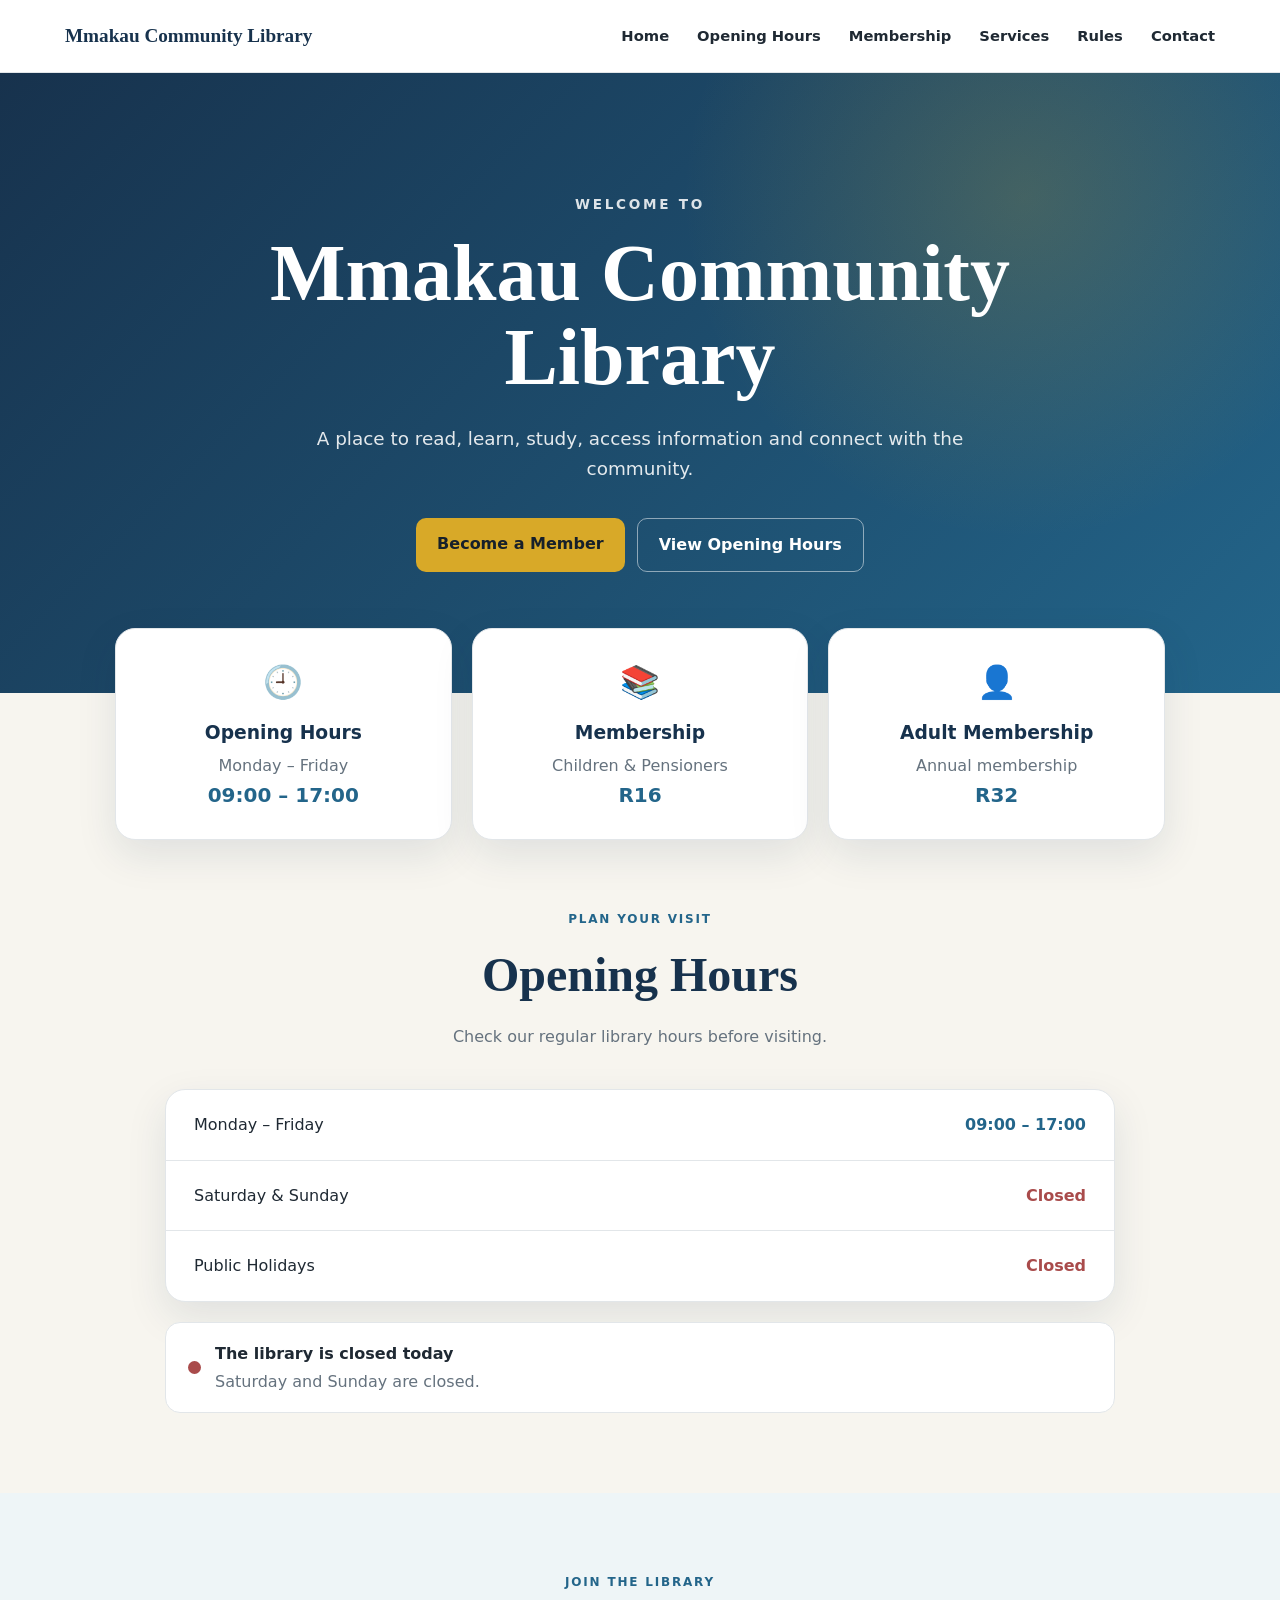
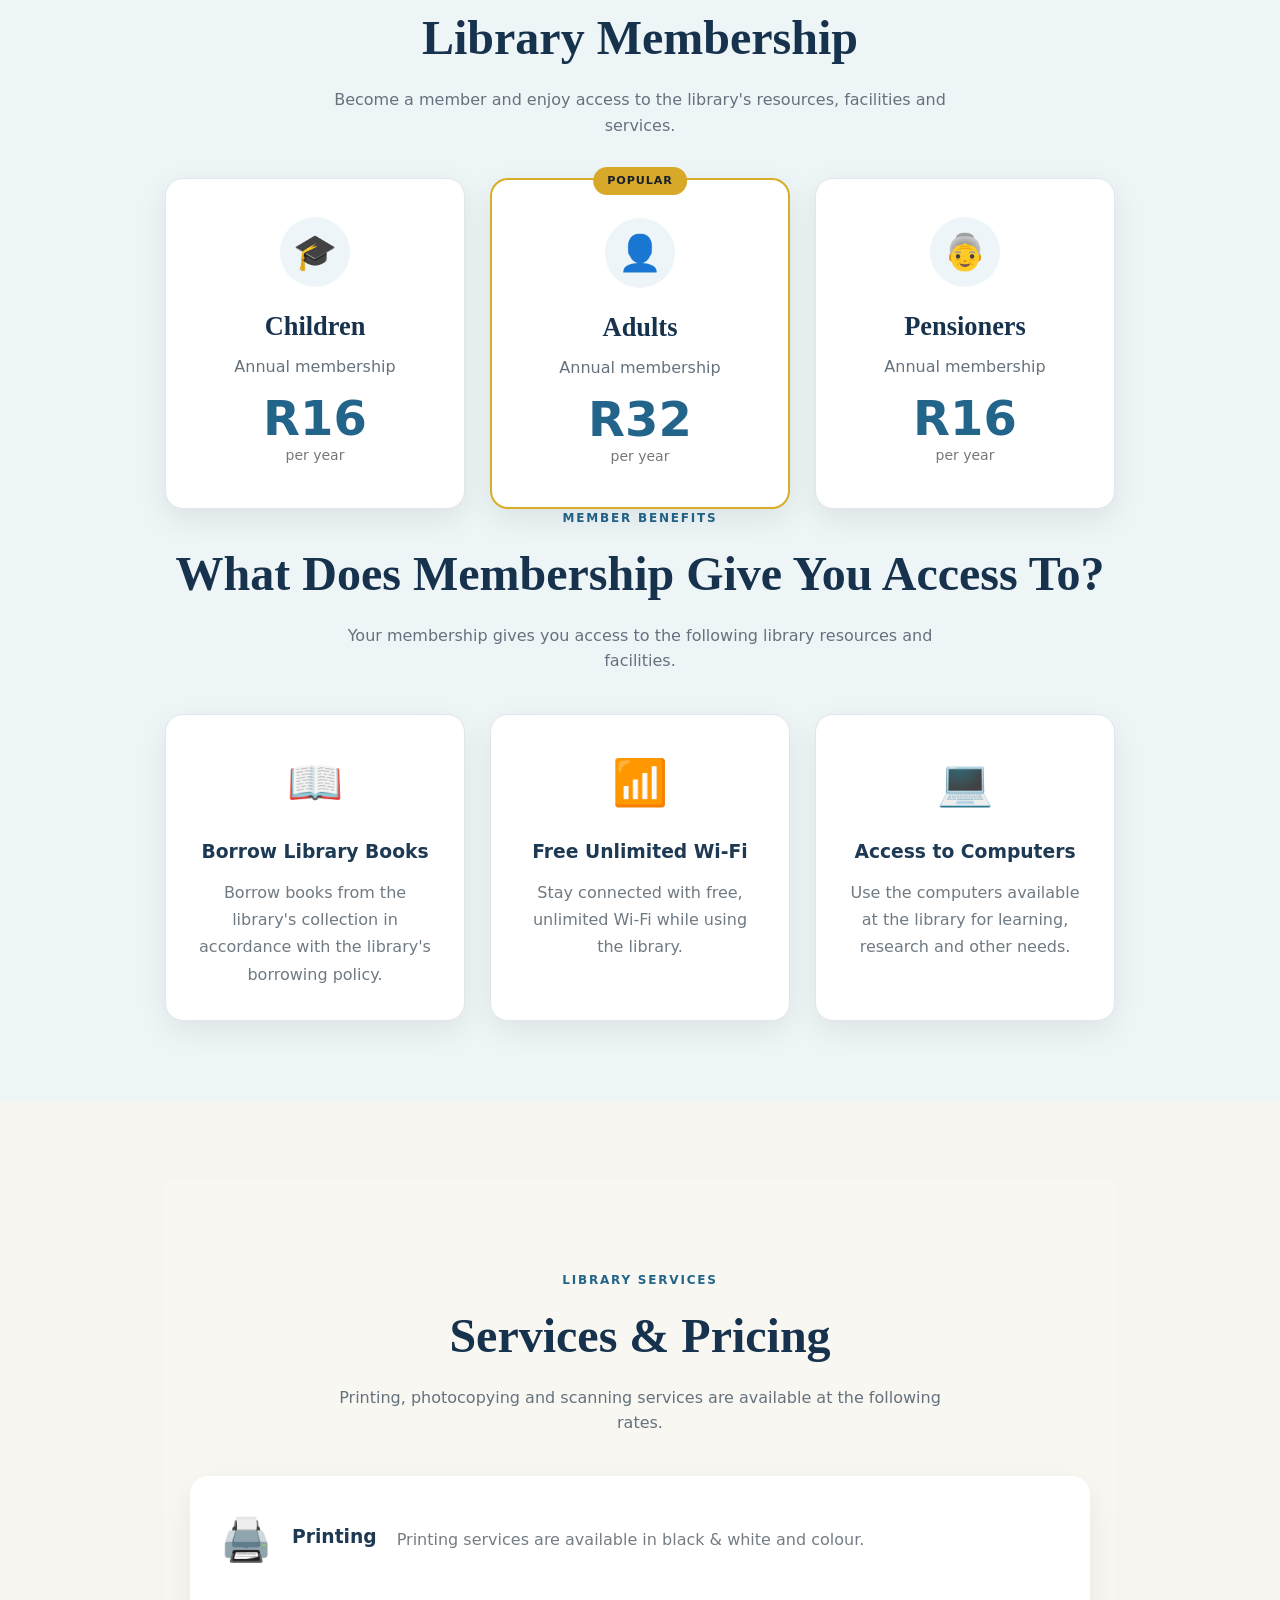
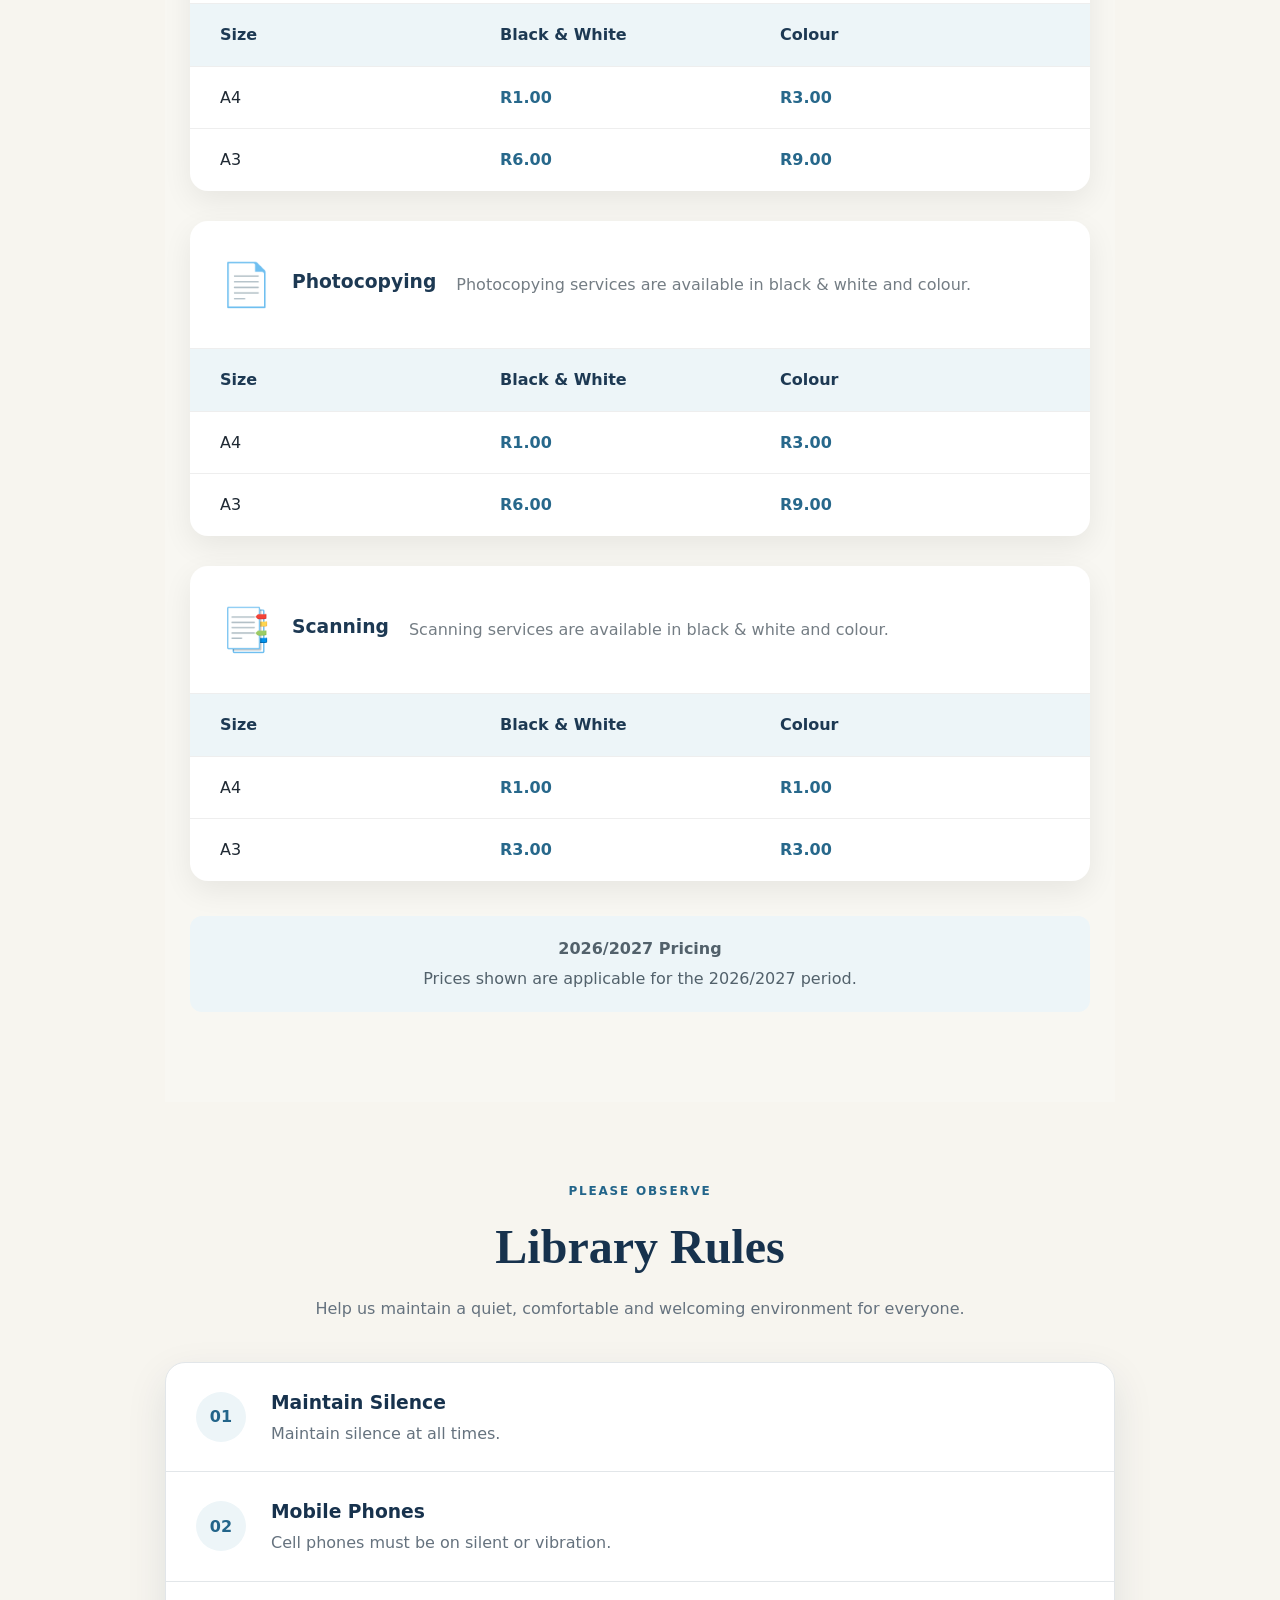
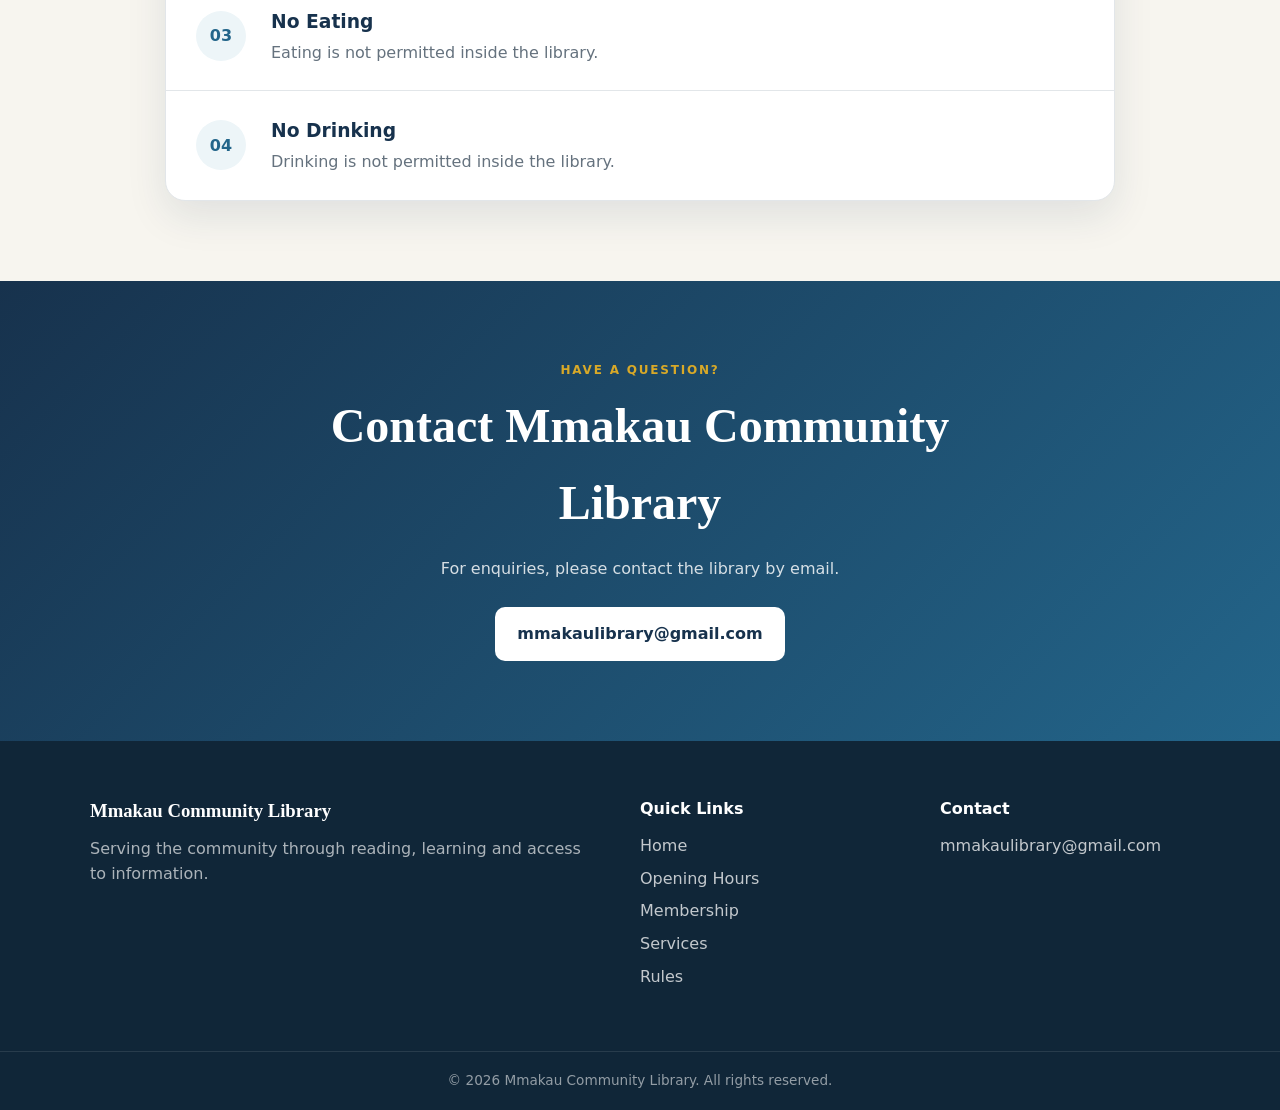
==== index.html @ ccc02110 "Update index.html" ====
<!DOCTYPE html>
<html lang="en">

<head>

    <meta charset="UTF-8">

    <meta
        name="viewport"
        content="width=device-width, initial-scale=1.0"
    >

    <meta
        name="description"
        content="Mmakau Community Library - Opening hours, membership, library services, rules and contact information."
    >

    <title>Mmakau Community Library</title>

    <link
        rel="stylesheet"
        href="styles.css"
    >

</head>


<body>


    <!-- =========================
         NAVIGATION
    ========================== -->

    <nav class="navbar">

        <div class="nav-container">

            <a
                href="#home"
                class="nav-logo"
            >
                Mmakau Community Library
            </a>


            <button
                class="menu-button"
                id="menuButton"
                aria-label="Open navigation menu"
                aria-expanded="false"
            >
                ☰
            </button>


            <div
                class="nav-links"
                id="navLinks"
            >

                <a href="#home">
                    Home
                </a>

                <a href="#hours">
                    Opening Hours
                </a>

                <a href="#membership">
                    Membership
                </a>

                <a href="#services">
                    Services
                </a>

                <a href="#rules">
                    Rules
                </a>

                <a href="#contact">
                    Contact
                </a>

            </div>

        </div>

    </nav>



    <!-- =========================
         HERO / HOME
    ========================== -->

    <main>

        <section
            id="home"
            class="hero"
        >

            <div class="hero-content">

                <p class="small-heading">
                    WELCOME TO
                </p>


                <h1>
                    Mmakau Community Library
                </h1>


                <p class="hero-description">

                    A place to read, learn, study,
                    access information and connect
                    with the community.

                </p>


                <div class="hero-buttons">

                    <a
                        href="#membership"
                        class="button primary-button"
                    >
                        Become a Member
                    </a>


                    <a
                        href="#hours"
                        class="button secondary-button"
                    >
                        View Opening Hours
                    </a>

                </div>

            </div>

        </section>



        <!-- =========================
             QUICK INFORMATION
        ========================== -->

        <section class="quick-info">

            <div class="info-card">

                <div class="info-icon">
                    🕘
                </div>

                <h3>
                    Opening Hours
                </h3>

                <p>
                    Monday – Friday
                </p>

                <strong>
                    09:00 – 17:00
                </strong>

            </div>


            <div class="info-card">

                <div class="info-icon">
                    📚
                </div>

                <h3>
                    Membership
                </h3>

                <p>
                    Children & Pensioners
                </p>

                <strong>
                    R16
                </strong>

            </div>


            <div class="info-card">

                <div class="info-icon">
                    👤
                </div>

                <h3>
                    Adult Membership
                </h3>

                <p>
                    Annual membership
                </p>

                <strong>
                    R32
                </strong>

            </div>

        </section>



        <!-- =========================
             OPENING HOURS
        ========================== -->

        <section
            id="hours"
            class="section"
        >

            <div class="section-heading">

                <p class="section-label">
                    PLAN YOUR VISIT
                </p>

                <h2>
                    Opening Hours
                </h2>

                <p>
                    Check our regular library hours
                    before visiting.
                </p>

            </div>


            <div class="hours-container">


                <div class="hours-row">

                    <span>
                        Monday – Friday
                    </span>

                    <strong>
                        09:00 – 17:00
                    </strong>

                </div>


                <div class="hours-row closed">

                    <span>
                        Saturday & Sunday
                    </span>

                    <strong>
                        Closed
                    </strong>

                </div>


                <div class="hours-row closed">

                    <span>
                        Public Holidays
                    </span>

                    <strong>
                        Closed
                    </strong>

                </div>

            </div>


            <div
                id="libraryStatus"
                class="library-status"
            >

                <span
                    id="statusDot"
                    class="status-dot"
                ></span>

                <div>

                    <strong id="statusTitle">
                        Checking library status...
                    </strong>

                    <p id="statusMessage">
                        Please wait.
                    </p>

                </div>

            </div>

        </section>



        <!-- =========================
             MEMBERSHIP
        ========================== -->

        <section
            id="membership"
            class="section light-section"
        >

            <div class="section-heading">

                <p class="section-label">
                    JOIN THE LIBRARY
                </p>

                <h2>
                    Library Membership
                </h2>

                <p>
                    Become a member and enjoy access
                    to the library's resources,
                    facilities and services.
                </p>

            </div>


            <!-- MEMBERSHIP FEES -->

            <div class="membership-cards">


                <div class="membership-card">

                    <div class="membership-icon">
                        🎓
                    </div>

                    <h3>
                        Children
                    </h3>

                    <p>
                        Annual membership
                    </p>

                    <div class="price">
                        R16
                    </div>

                    <span>
                        per year
                    </span>

                </div>



                <div class="membership-card featured">

                    <div class="membership-icon">
                        👤
                    </div>

                    <h3>
                        Adults
                    </h3>

                    <p>
                        Annual membership
                    </p>

                    <div class="price">
                        R32
                    </div>

                    <span>
                        per year
                    </span>

                </div>



                <div class="membership-card">

                    <div class="membership-icon">
                        👵
                    </div>

                    <h3>
                        Pensioners
                    </h3>

                    <p>
                        Annual membership
                    </p>

                    <div class="price">
                        R16
                    </div>

                    <span>
                        per year
                    </span>

                </div>

            </div>



            <!-- MEMBERSHIP ACCESS -->

            <div class="membership-access">

                <div class="section-heading">

                    <p class="section-label">
                        MEMBER BENEFITS
                    </p>

                    <h2>
                        What Does Membership Give You Access To?
                    </h2>

                    <p>
                        Your membership gives you access
                        to the following library resources
                        and facilities.
                    </p>

                </div>


                <div class="benefits-grid">


                    <div class="benefit-card">

                        <div class="benefit-icon">
                            📖
                        </div>

                        <h3>
                            Borrow Library Books
                        </h3>

                        <p>
                            Borrow books from the library's
                            collection in accordance with
                            the library's borrowing policy.
                        </p>

                    </div>



                    <div class="benefit-card">

                        <div class="benefit-icon">
                            📶
                        </div>

                        <h3>
                            Free Unlimited Wi-Fi
                        </h3>

                        <p>
                            Stay connected with free,
                            unlimited Wi-Fi while using
                            the library.
                        </p>

                    </div>



                    <div class="benefit-card">

                        <div class="benefit-icon">
                            💻
                        </div>

                        <h3>
                            Access to Computers
                        </h3>

                        <p>
                            Use the computers available
                            at the library for learning,
                            research and other needs.
                        </p>

                    </div>

                </div>

            </div>

        </section>



        <!-- =========================
             LIBRARY SERVICES
        ========================== -->

        <section
            id="services"
            class="section services-section"
        >

            <div class="section-heading">

                <p class="section-label">
                    LIBRARY SERVICES
                </p>

                <h2>
                    Services & Pricing
                </h2>

                <p>
                    Printing, photocopying and scanning
                    services are available at the
                    following rates.
                </p>

            </div>



            <!-- =========================
                 PRINTING
            ========================== -->

            <div class="service-container">

                <div class="service-header">

                    <div class="service-icon">
                        🖨️
                    </div>

                        <h3>
                            Printing
                        </h3>

                        <p>
                            Printing services are available
                            in black & white and colour.
                        </p>

                    </div>


                <div class="pricing-table">

                    <div class="pricing-row pricing-heading">

                        <span>
                            Size
                        </span>

                        <span>
                            Black & White
                        </span>

                        <span>
                            Colour
                        </span>

                    </div>


                    <div class="pricing-row">

                        <span>
                            A4
                        </span>

                        <strong>
                            R1.00
                        </strong>

                        <strong>
                            R3.00
                        </strong>

                    </div>


                    <div class="pricing-row">

                        <span>
                            A3
                        </span>

                        <strong>
                            R6.00
                        </strong>

                        <strong>
                            R9.00
                        </strong>

                    </div>

                </div>

            </div>



            <!-- =========================
                 PHOTOCOPYING
            ========================== -->

            <div class="service-container">

                <div class="service-header">

                    <div class="service-icon">
                        📄
                    </div>

                        <h3>
                            Photocopying
                        </h3>

                        <p>
                            Photocopying services are available
                            in black & white and colour.
                        </p>

                    </div>


                <div class="pricing-table">

                    <div class="pricing-row pricing-heading">

                        <span>
                            Size
                        </span>

                        <span>
                            Black & White
                        </span>

                        <span>
                            Colour
                        </span>

                    </div>


                    <div class="pricing-row">

                        <span>
                            A4
                        </span>

                        <strong>
                            R1.00
                        </strong>

                        <strong>
                            R3.00
                        </strong>

                    </div>


                    <div class="pricing-row">

                        <span>
                            A3
                        </span>

                        <strong>
                            R6.00
                        </strong>

                        <strong>
                            R9.00
                        </strong>

                    </div>

                </div>

            </div>



            <!-- =========================
                 SCANNING
            ========================== -->

            <div class="service-container">

                <div class="service-header">

                    <div class="service-icon">
                        📑
                    </div>

                        <h3>
                            Scanning
                        </h3>

                        <p>
                            Scanning services are available
                            in black & white and colour.
                        </p>

                    </div>


                <div class="pricing-table">

                    <div class="pricing-row pricing-heading">

                        <span>
                            Size
                        </span>

                        <span>
                            Black & White
                        </span>

                        <span>
                            Colour
                        </span>

                    </div>


                    <div class="pricing-row">

                        <span>
                            A4
                        </span>

                        <strong>
                            R1.00
                        </strong>

                        <strong>
                            R1.00
                        </strong>

                    </div>


                    <div class="pricing-row">

                        <span>
                            A3
                        </span>

                        <strong>
                            R3.00
                        </strong>

                        <strong>
                            R3.00
                        </strong>

                    </div>

                </div>

            </div>



            <!-- PRICING NOTE -->

            <div class="pricing-note">

                <strong>
                    2026/2027 Pricing
                </strong>

                <p>
                    Prices shown are applicable for
                    the 2026/2027 period.
                </p>

            </div>

        </section>



        <!-- =========================
             LIBRARY RULES
        ========================== -->

        <section
            id="rules"
            class="section"
        >

            <div class="section-heading">

                <p class="section-label">
                    PLEASE OBSERVE
                </p>

                <h2>
                    Library Rules
                </h2>

                <p>
                    Help us maintain a quiet,
                    comfortable and welcoming
                    environment for everyone.
                </p>

            </div>


            <div class="rules-list">


                <div class="rule">

                    <div class="rule-number">
                        01
                    </div>

                    <div>

                        <h3>
                            Maintain Silence
                        </h3>

                        <p>
                            Maintain silence at all times.
                        </p>

                    </div>

                </div>



                <div class="rule">

                    <div class="rule-number">
                        02
                    </div>

                    <div>

                        <h3>
                            Mobile Phones
                        </h3>

                        <p>
                            Cell phones must be on
                            silent or vibration.
                        </p>

                    </div>

                </div>



                <div class="rule">

                    <div class="rule-number">
                        03
                    </div>

                    <div>

                        <h3>
                            No Eating
                        </h3>

                        <p>
                            Eating is not permitted
                            inside the library.
                        </p>

                    </div>

                </div>



                <div class="rule">

                    <div class="rule-number">
                        04
                    </div>

                    <div>

                        <h3>
                            No Drinking
                        </h3>

                        <p>
                            Drinking is not permitted
                            inside the library.
                        </p>

                    </div>

                </div>

            </div>

        </section>



        <!-- =========================
             CONTACT
        ========================== -->

        <section
            id="contact"
            class="contact-section"
        >

            <div class="contact-content">

                <p class="section-label">
                    HAVE A QUESTION?
                </p>

                <h2>
                    Contact Mmakau Community Library
                </h2>

                <p>
                    For enquiries, please contact
                    the library by email.
                </p>


                <a
                    href="mailto:mmakaulibrary@gmail.com"
                    class="email-button"
                >
                    mmakaulibrary@gmail.com
                </a>

            </div>

        </section>

    </main>



    <!-- =========================
         FOOTER
    ========================== -->

    <footer>

        <div class="footer-container">


            <!-- LIBRARY -->

            <div>

                <h3>
                    Mmakau Community Library
                </h3>

                <p>
                    Serving the community through
                    reading, learning and access
                    to information.
                </p>

            </div>



            <!-- QUICK LINKS -->

            <div>

                <h4>
                    Quick Links
                </h4>


                <a href="#home">
                    Home
                </a>


                <a href="#hours">
                    Opening Hours
                </a>


                <a href="#membership">
                    Membership
                </a>


                <a href="#services">
                    Services
                </a>


                <a href="#rules">
                    Rules
                </a>

            </div>



            <!-- CONTACT -->

            <div>

                <h4>
                    Contact
                </h4>


                <a
                    href="mailto:mmakaulibrary@gmail.com"
                >
                    mmakaulibrary@gmail.com
                </a>

            </div>

        </div>



        <!-- FOOTER BOTTOM -->

        <div class="footer-bottom">

            <p>

                ©
                <span id="year"></span>

                Mmakau Community Library.

                All rights reserved.

            </p>

        </div>

    </footer>



    <!-- =========================
         JAVASCRIPT
    ========================== -->

    <script src="script.js"></script>

</body>

</html>
---- styles.css ----
/* =========================================
   GENERAL
========================================= */
:root {
    --navy: #17324d;
    --blue: #23658a;
    --light-blue: #edf5f8;
    --gold: #d8a928;
    --red: #a94b4b;
    --green: #2e8b57;
    --cream: #f7f5ef;
    --white: #ffffff;
    --text: #1f2933;
    --muted: #65727e;
    --border: #e2e6e9;
    --shadow:
        0 15px 40px rgba(23, 50, 77, 0.10);
}

* {
    margin: 0;
    padding: 0;
    box-sizing: border-box;
}

html {
    scroll-behavior: smooth;
}

body {
    font-family:
        Inter,
        system-ui,
        -apple-system,
        BlinkMacSystemFont,
        "Segoe UI",
        sans-serif;
    background: var(--cream);
    color: var(--text);
    line-height: 1.6;
}

a {
    text-decoration: none;
    color: inherit;
}

.container {
    width: min(
        1100px,
        calc(100% - 40px)
    );
    margin: auto;
}

/* =========================================
   NAVIGATION
========================================= */
.navbar {
    position: sticky;
    top: 0;
    z-index: 1000;
    background: rgba(
        255,
        255,
        255,
        0.96
    );
    backdrop-filter: blur(10px);
    border-bottom:
        1px solid var(--border);
}

.nav-container {
    width: min(
        1150px,
        calc(100% - 40px)
    );
    margin: auto;
    min-height: 72px;
    display: flex;
    align-items: center;
    justify-content: space-between;
}


.nav-logo {
    font-family:
        Georgia,
        "Times New Roman",
        serif;
    font-size: 1.2rem;
    font-weight: bold;
    color: var(--navy);
}

.nav-links {
    display: flex;
    align-items: center;
    gap: 28px;
}

.nav-links a {
    font-size: 0.92rem;
    font-weight: 650;
    color: var(--text);
    transition: 0.2s ease;
}

.nav-links a:hover {
    color: var(--blue);
}

.menu-button {
    display: none;
    border: none;
    background: none;
    font-size: 1.7rem;
    cursor: pointer;
    color: var(--navy);
}

/* =========================================
   HERO
========================================= */

.hero {
    min-height: 620px;
    display: flex;
    align-items: center;
    justify-content: center;
    text-align: center;
    padding:
        80px
        20px;
    background:
        radial-gradient(
            circle at 80% 20%,
            rgba(
                216,
                169,
                40,
                0.20
            ),
            transparent 30%
        ),
        linear-gradient(
            135deg,
            #17324d,
            #23658a
        );
    color: var(--white);
}

.hero-content {
    max-width: 850px;
}

.small-heading {
    font-size: 0.85rem;
    font-weight: 800;
    letter-spacing: 0.2em;
    margin-bottom: 15px;
    opacity: 0.85;
}

.hero h1 {
    font-family:
        Georgia,
        "Times New Roman",
        serif;
    font-size:
        clamp(
            2.4rem,
            7vw,
            5rem
        );
    line-height: 1.05;
    margin-bottom: 25px;
}

.hero-description {
    max-width: 650px;
    margin:
        0
        auto
        35px;
    font-size: 1.15rem;
    color:
        rgba(
            255,
            255,
            255,
            0.88
        );
}

.hero-buttons {
    display: flex;
    justify-content: center;
    flex-wrap: wrap;
    gap: 12px;
}

.button {
    padding:
        13px
        21px;
    border-radius: 10px;
    font-weight: 750;
    transition:
        transform
        0.2s ease,
        background
        0.2s ease;
}

.button:hover {
    transform: translateY(-2px);
}

.primary-button {
    background: var(--gold);
    color: #17202a;
}

.secondary-button {
    border:
        1px solid
        rgba(
            255,
            255,
            255,
            0.5
        );
    color: white;
}


/* =========================================
   QUICK INFO
========================================= */
.quick-info {
    width: min(
        1050px,
        calc(100% - 40px)
    );

    margin:
        -65px
        auto
        70px;
    position: relative;
    display: grid;
    grid-template-columns:
        repeat(
            3,
            1fr
        );
    gap: 20px;
}

.info-card {
    background: white;
    border:
        1px solid
        var(--border);
    border-radius: 20px;
    padding: 28px;
    text-align: center;
    box-shadow: var(--shadow);
}

.info-icon {
    font-size: 2rem;
    margin-bottom: 10px;
}

.info-card h3 {
    color: var(--navy);
    margin-bottom: 5px;
}

.info-card p {
    color: var(--muted);
}

.info-card strong {
    display: block;
    color: var(--blue);
    font-size: 1.25rem;
}


/* =========================================
   SECTIONS
========================================= */

.section {
    width: min(
        950px,
        calc(100% - 40px)
    );
    margin:
        0
        auto
        80px;
}

.light-section {
    width: 100%;
    padding:
        80px
        max(
            20px,
            calc(
                (100vw - 950px) / 2
            )
        );
    background: #eef5f7;
}

.section-heading {
    text-align: center;
    margin-bottom: 40px;
}

.section-label {
    font-size: 0.75rem;
    font-weight: 800;
    letter-spacing: 0.15em;
    color: var(--blue);
    margin-bottom: 8px;
}


.section-heading h2 {
    font-family:
        Georgia,
        "Times New Roman",
        serif;
    color: var(--navy);
    font-size:
        clamp(
            2rem,
            5vw,
            3rem
        );
    margin-bottom: 10px;
}

.section-heading > p:last-child {
    max-width: 650px;
    margin: auto;
    color: var(--muted);
}


/* =========================================
   OPENING HOURS
========================================= */

.hours-container {
    background: white;
    border:
        1px solid
        var(--border);
    border-radius: 20px;
    overflow: hidden;
    box-shadow: var(--shadow);
}


.hours-row {
    display: flex;
    align-items: center;
    justify-content: space-between;
    gap: 20px;
    padding: 22px 28px;
    border-bottom:
        1px solid
        var(--border);
}


.hours-row:last-child {
    border-bottom: none;
}


.hours-row strong {
    color: var(--blue);
}

.hours-row.closed strong {
    color: var(--red);
}

.library-status {
    margin-top: 20px;
    padding: 18px 22px;
    background: white;
    border:
        1px solid
        var(--border);
    border-radius: 15px;
    display: flex;
    align-items: center;
    gap: 14px;
}

.status-dot {
    width: 13px;
    height: 13px;
    border-radius: 50%;
    background: #888;
    flex-shrink: 0;
}

.library-status p {
    color: var(--muted);
    margin-top: 2px;

}


/* =========================================
   MEMBERSHIP
========================================= */
.membership-cards {
    display: grid;
    grid-template-columns:
        repeat(
            3,
            1fr
        );
    gap: 25px;
    max-width: 1050px;
    margin: auto;
}

.membership-card {
    position: relative;
    background: white;
    border:
        1px solid
        var(--border);
    border-radius: 22px;
    padding: 35px;
    text-align: center;
    box-shadow: var(--shadow);
    transition:
        transform
        0.2s ease;
}

.membership-card:hover {
    transform:
        translateY(-5px);
}

.membership-card.featured {
    border:
        2px solid
        var(--gold);
}

.membership-icon {
    width: 70px;
    height: 70px;
    margin:
        0
        auto
        18px;
    display: grid;
    place-items: center;
    border-radius: 50%;
    background: var(--light-blue);
    font-size: 2.2rem;
}


.membership-card h3 {
    font-family:
        Georgia,
        "Times New Roman",
        serif;
    font-size: 1.65rem;
    color: var(--navy);
    margin-bottom: 6px;
}

.membership-card p {
    color: var(--muted);
    margin-bottom: 14px;
}


.price {
    margin-top: 15px;
    font-size: 3rem;
    line-height: 1;
    font-weight: 800;
    color: var(--blue);
}

.membership-card > span {
    color: var(--muted);
    font-size: 0.9rem;
}


/* =========================================
   RULES
========================================= */
.rules-list {
    background: white;
    border:
        1px solid
        var(--border);
    border-radius: 20px;
    overflow: hidden;
    box-shadow: var(--shadow);
}

.rule {
    display: flex;
    align-items: center;
    gap: 25px;
    padding: 25px 30px;
    border-bottom:
        1px solid
        var(--border);
}

.rule:last-child {
    border-bottom: none;
}

.rule-number {
    min-width: 50px;
    height: 50px;
    display: grid;
    place-items: center;
    border-radius: 50%;
    background: var(--light-blue);
    color: var(--blue);
    font-weight: 800;
}

.rule h3 {

    color: var(--navy);

    margin-bottom: 3px;

}


.rule p {

    color: var(--muted);

}


/* =========================================
   CONTACT
========================================= */

.contact-section {
    padding:
        80px
        20px;
    background:
        linear-gradient(
            135deg,
            #17324d,
            #23658a
        );
    color: white;
    text-align: center;
}

.contact-content {
    max-width: 700px;
    margin: auto;
}

.contact-content .section-label {
    color: var(--gold);
}

.contact-content h2 {
    font-family:
        Georgia,
        "Times New Roman",
        serif;
    font-size:
        clamp(
            2rem,
            5vw,
            3rem
        );
    margin-bottom: 15px;
}

.contact-content p:not(.section-label) {
    color:
        rgba(
            255,
            255,
            255,
            0.82
        );
    margin-bottom: 25px;
}

.email-button {
    display: inline-block;
    padding:
        14px
        22px;
    background: white;
    color: var(--navy);
    border-radius: 10px;
    font-weight: 800;
    overflow-wrap: anywhere;
}

/* =========================================
   FOOTER
========================================= */

footer {
    background: #102638;
    color: white;
}

.footer-container {
    width: min(
        1100px,
        calc(100% - 40px)
    );
    margin: auto;
    padding:
        55px
        0;
    display: grid;
    grid-template-columns:
        2fr
        1fr
        1fr;
    gap: 50px;
}

.footer-container h3 {
    font-family:
        Georgia,
        "Times New Roman",
        serif;
    margin-bottom: 10px;
}

.footer-container h4 {
    margin-bottom: 12px;
}

.footer-container p {
    color:
        rgba(
            255,
            255,
            255,
            0.65
        );
}


.footer-container a {
    display: block;
    color:
        rgba(
            255,
            255,
            255,
            0.75
        );
    margin-bottom: 7px;
}

.footer-container a:hover {
    color: white;
}

.footer-bottom {
    padding:
        18px
        20px;
    text-align: center;
    border-top:
        1px solid
        rgba(
            255,
            255,
            255,
            0.1
        );
    color:
        rgba(
            255,
            255,
            255,
            0.55
        );
    font-size: 0.85rem;
}

/* =========================================
   MOBILE
========================================= */

@media (
    max-width: 750px
) {
    .menu-button {
        display: block;
    }

    .nav-links {
        display: none;
        position: absolute;
        top: 72px;
        left: 0;
        right: 0;
        padding: 20px;
        background: white;
        border-bottom:
            1px solid
            var(--border);
        flex-direction: column;
        align-items: stretch;
        gap: 0;
    }

    .nav-links.active {
        display: flex;
    }

    .nav-links a {
        padding: 12px 5px;
        border-bottom:
            1px solid
            var(--border);
    }


    .quick-info {
        grid-template-columns: 1fr;
        margin-top: -40px;
    }

    .membership-cards {
        grid-template-columns: 1fr;
    }

    .footer-container {
        grid-template-columns: 1fr;
        gap: 30px;
    }

}

@media (
    max-width: 550px
) {
    .hero {
        min-height: 560px;
    }

    .hero h1 {
        font-size: 2.5rem;
    }

    .hero-buttons {
        flex-direction: column;
    }

    .button {
        width: 100%;
    }

    .hours-row {
        flex-direction: column;
        align-items: flex-start;
        gap: 5px;

    }

    .rule {
        align-items: flex-start;
        gap: 15px;
        padding: 22px;
    }

    .rule-number {
        min-width: 42px;
        width: 42px;
        height: 42px;
        font-size: 0.8rem;
    }

}

/* =========================================
   MEMBERSHIP
========================================= */

.membership-section {
    width: 100%;
    padding: 90px 20px;
    background: #eef6fa;
}

.membership-fees {
    width: min(1050px, 100%);
    margin: 45px auto 75px;
    display: grid;
    grid-template-columns:
        repeat(3, 1fr);
    gap: 25px;
}

.membership-card {
    position: relative;
    background: white;
    padding: 38px 28px;
    text-align: center;
    border:
        1px solid
        var(--border);
    border-radius: 18px;
    box-shadow:
        0 10px 30px rgba(0, 0, 0, 0.08);
    transition:
        transform 0.3s ease,
        box-shadow 0.3s ease;
}

.membership-card:hover {
    transform: translateY(-5px);
    box-shadow:
        0 15px 35px rgba(0, 0, 0, 0.12);
}

.membership-card.featured {
    border: 2px solid #d8ad28;
}

/* Small label on featured card */

.membership-card.featured::before {
    content: "POPULAR";
    position: absolute;
    top: -13px;
    left: 50%;
    transform: translateX(-50%);
    background: var(--gold);
    color: #17202a;
    padding:
        5px
        14px;
    border-radius: 20px;
    font-size: 0.7rem;
    font-weight: 800;
    letter-spacing: 0.08em;
}

.membership-price {
    font-size: 38px;
    font-weight: 700;
    color: #27688b;
}

.membership-card span {
    color: #777;
    font-size: 14px;
}


/* =========================================
   MEMBERSHIP BENEFITS
========================================= */

.membership-benefits {
    width: min(1050px, 100%);
    margin: 0 auto;
}

.membership-benefits .section-heading {
    margin-bottom: 40px;
}

.benefits-grid {
    display: grid;
    grid-template-columns:
        repeat(3, 1fr);
    gap: 25px;
    margin-top: 40px;
}

.benefit-card {
    background: white;
    padding: 32px 28px;
    border:
        1px solid
        var(--border);
    text-align: center;
    border-radius: 18px;
    box-shadow:
        0 10px 30px rgba(0, 0, 0, 0.07);
    transition:
        transform 0.25s ease,
        box-shadow 0.25s ease;
}

.benefit-icon {
    font-size: 45px;
    margin-bottom: 18px;
}

.benefit-card h3 {
    color: #1d3953;
    margin-bottom: 12px;
}

.benefit-card:hover {
    transform: translateY(-5px);
    box-shadow:
        0 18px 40px
        rgba(
            23,
            50,
            77,
            0.11
        );
}

.benefit-card p {
    color: #6f7a83;
    line-height: 1.7;
}


/* =========================================
   SERVICES
========================================= */

.services-section {
    padding: 90px 20px;
    background: #f8f7f2;
}

.service-container {
    max-width: 900px;
    margin: 30px auto;
    background: white;
    border-radius: 18px;
    overflow: hidden;
    box-shadow:
        0 10px 30px rgba(0, 0, 0, 0.07);
}

.service-header {
    display: flex;
    align-items: center;
    gap: 20px;
    padding: 30px;
    border-bottom: 1px solid #eeeeee;
}

.service-icon {
    font-size: 42px;
}

.service-header h3 {
    margin: 0 0 5px;
    color: #1d3953;
}

.service-header p {
    margin: 0;
    color: #747d84;
}


/* =========================================
   PRICING TABLE
========================================= */

.pricing-table {
    width: 100%;
}

.pricing-row {
    display: grid;
    grid-template-columns:
        1fr 1fr 1fr;
    padding: 18px 30px;
    border-bottom: 1px solid #eeeeee;
    align-items: center;
}

.pricing-row:last-child {
    border-bottom: none;
}

.pricing-heading {
    background: #edf5f8;
    font-weight: 700;
    color: #1d3953;
}

.pricing-row strong {
    color: #27688b;
}

.pricing-note {
    max-width: 900px;
    margin: 35px auto 0;
    padding: 20px 25px;
    background: #edf5f8;
    border-radius: 12px;
    text-align: center;
    color: #52616b;
}

.pricing-note p {
    margin: 5px 0 0;
}

/* =========================================
   MOBILE RESPONSIVENESS
========================================= */

@media (max-width: 768px) {

    .membership-cards {
        grid-template-columns: 1fr;
    }

    .pricing-row {
        grid-template-columns:
            1fr 1fr 1fr;

        padding: 15px;

        font-size: 14px;
    }

    .service-header {
        padding: 25px 20px;
    }

    .service-icon {
        font-size: 32px;
    }

}
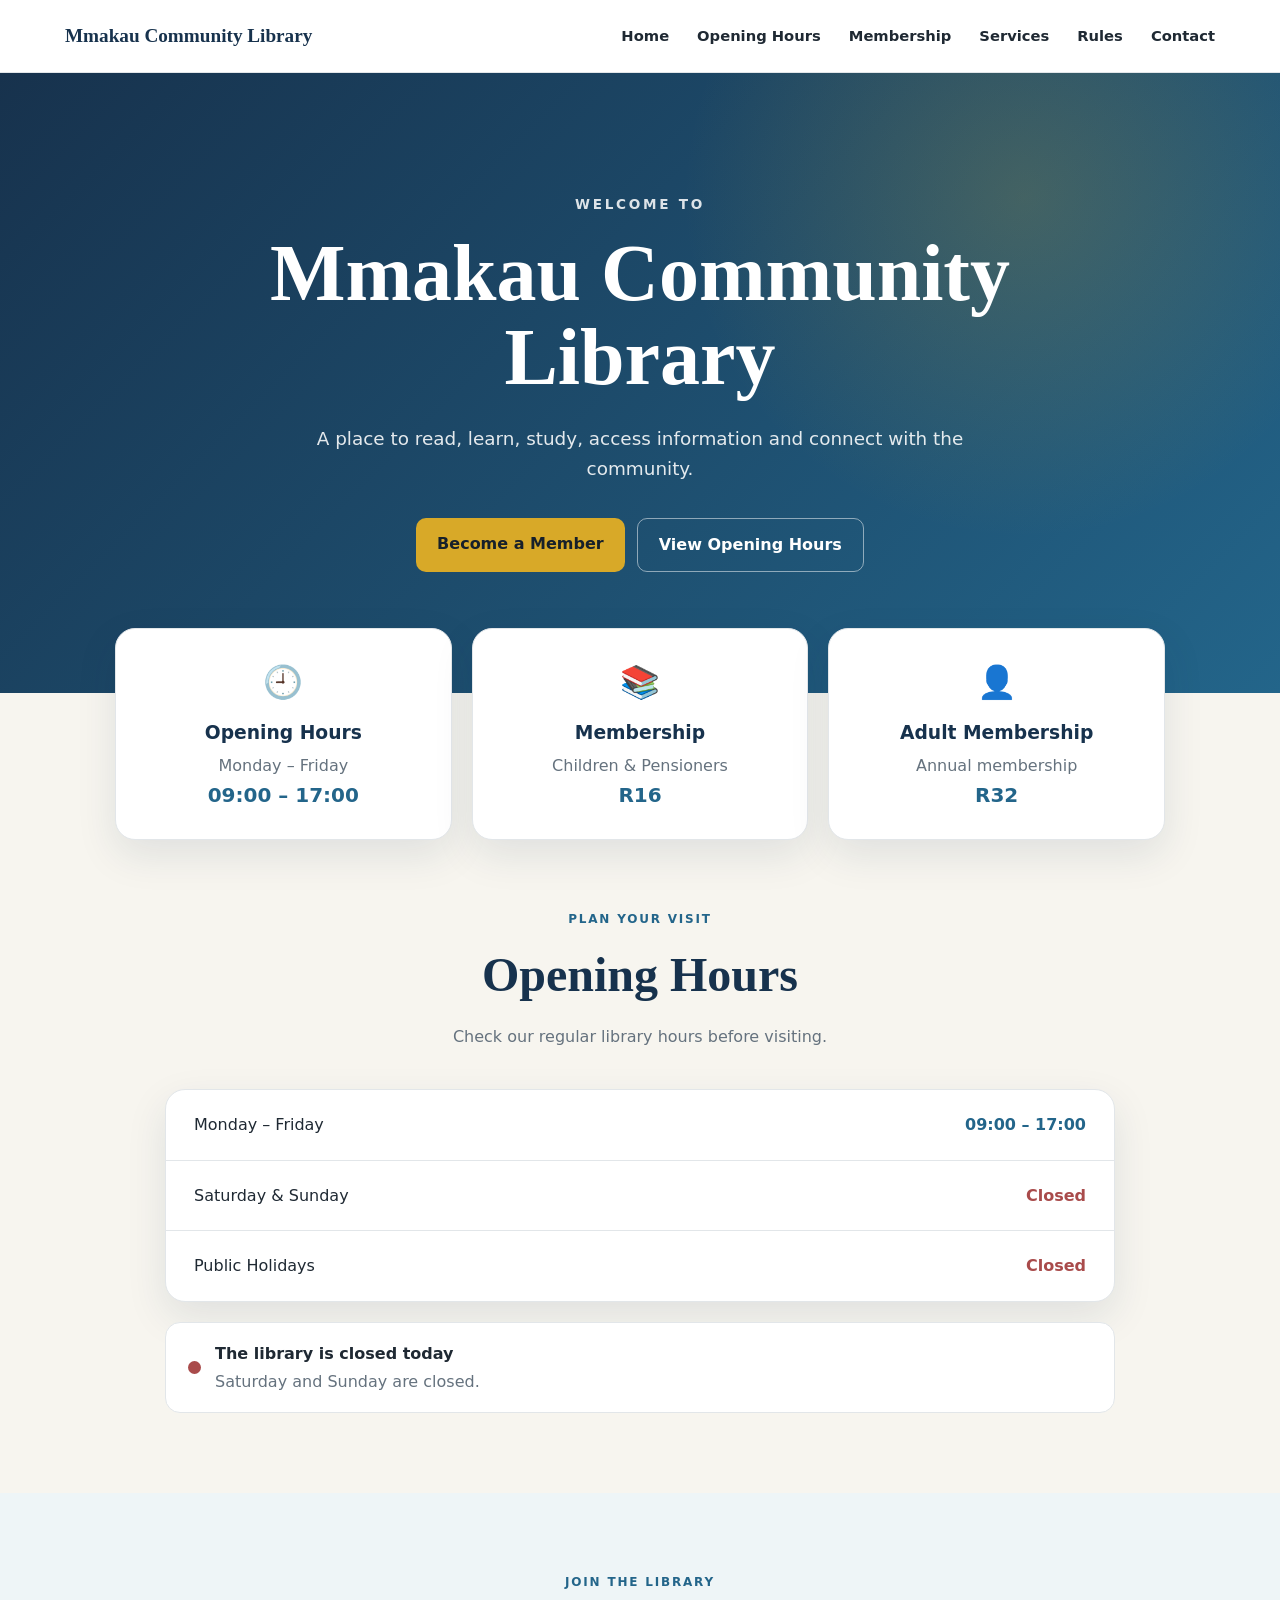
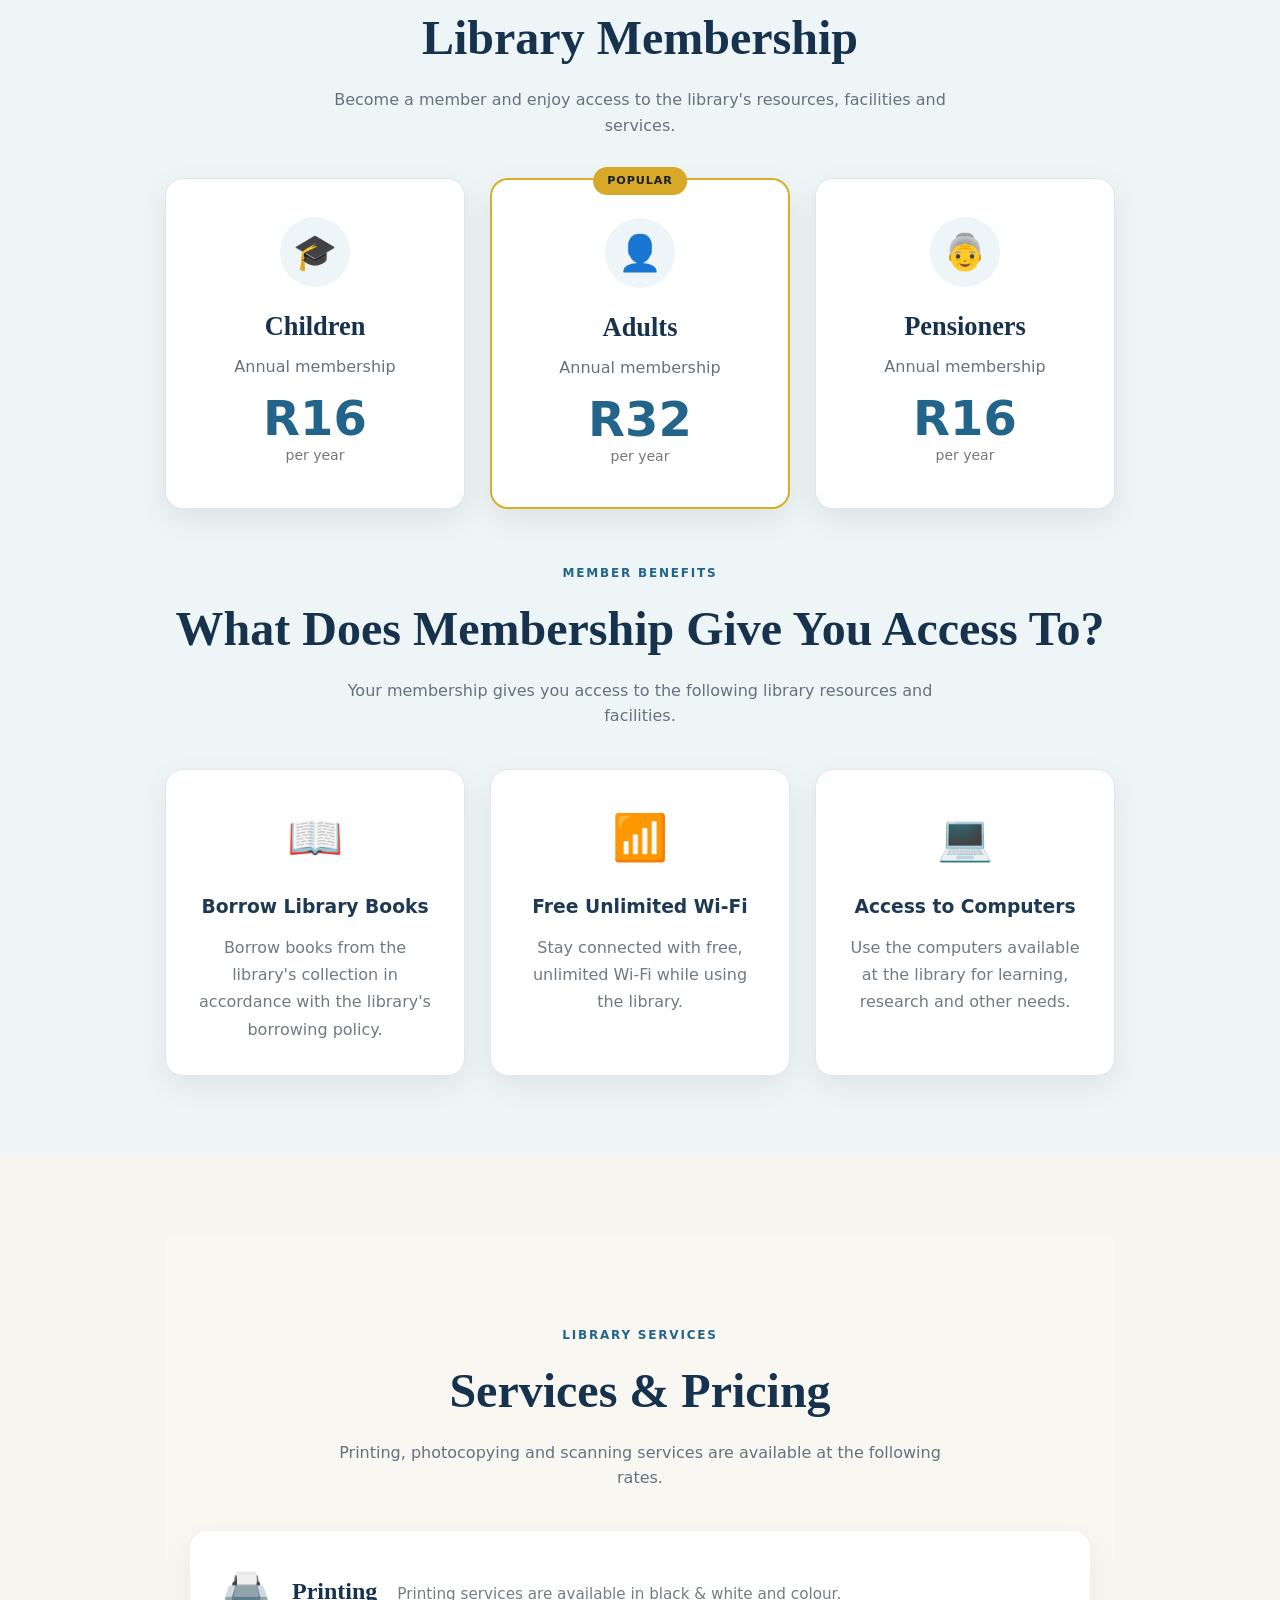
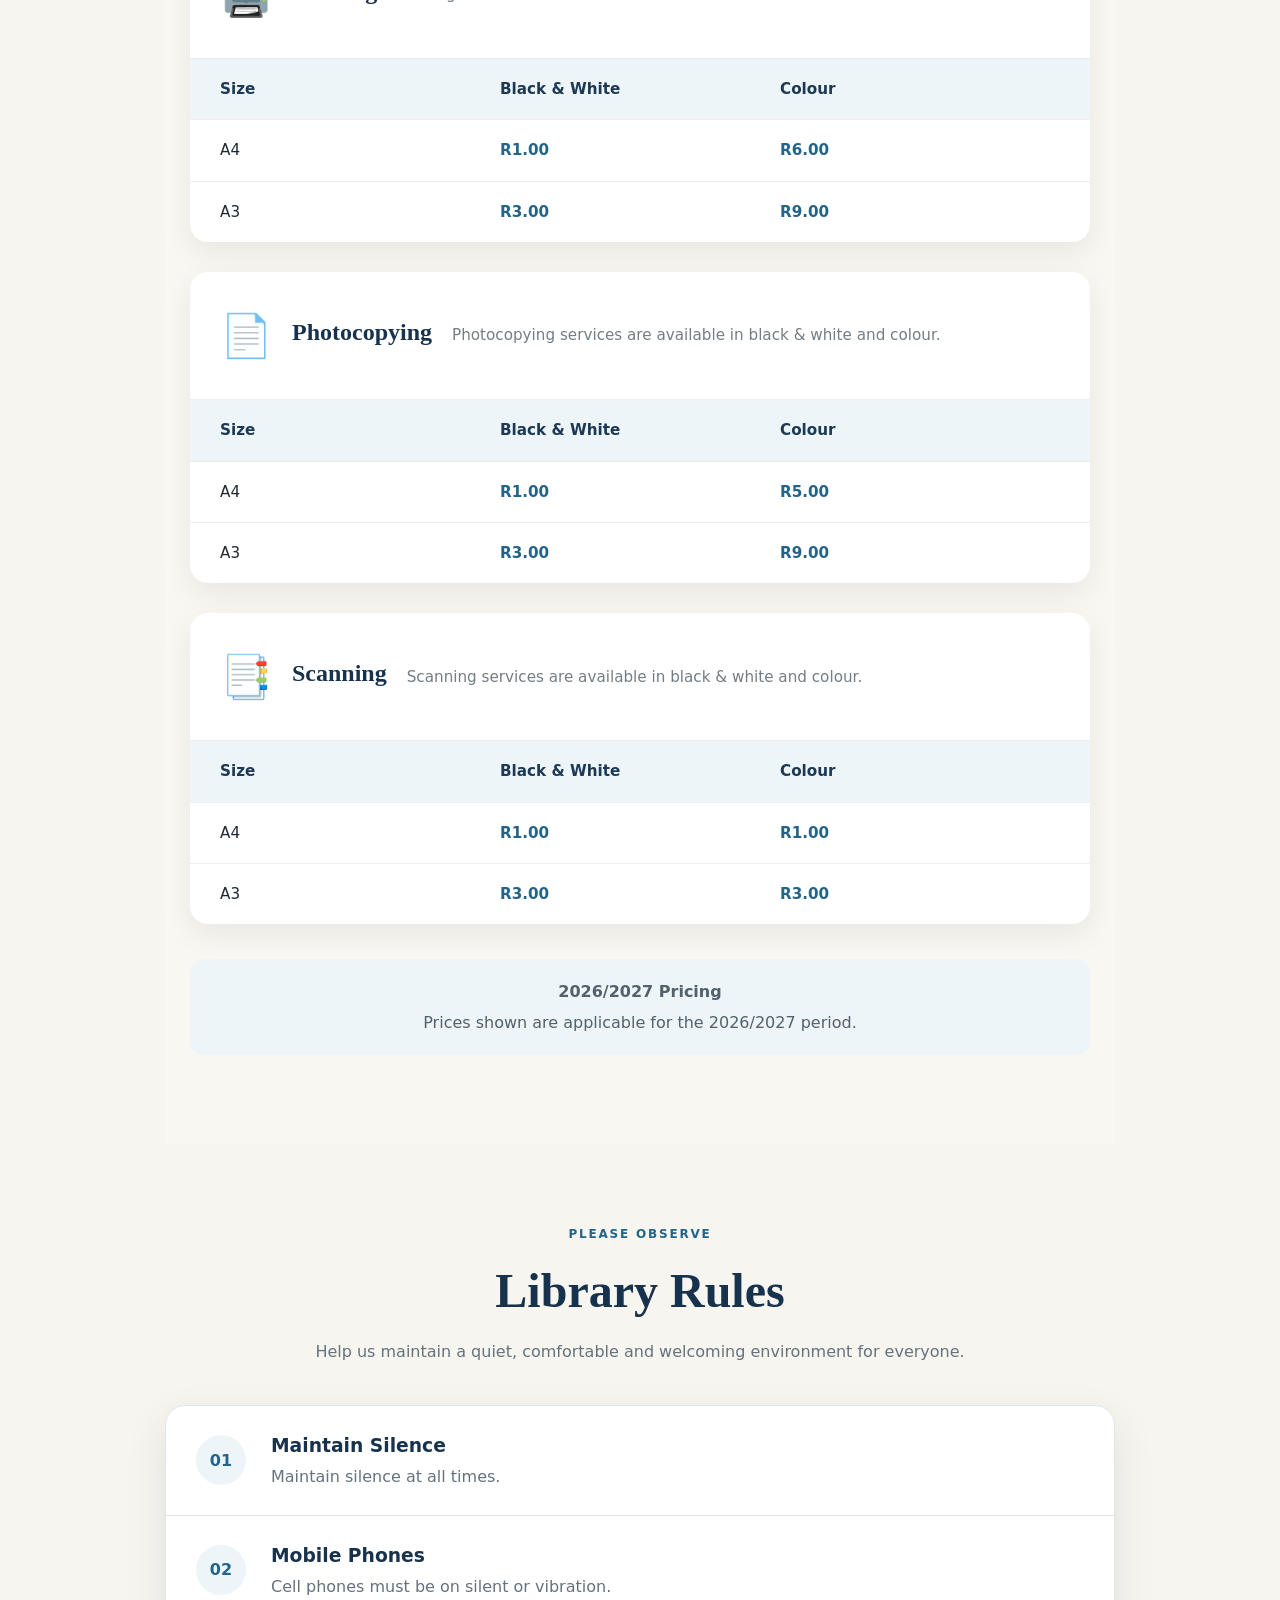
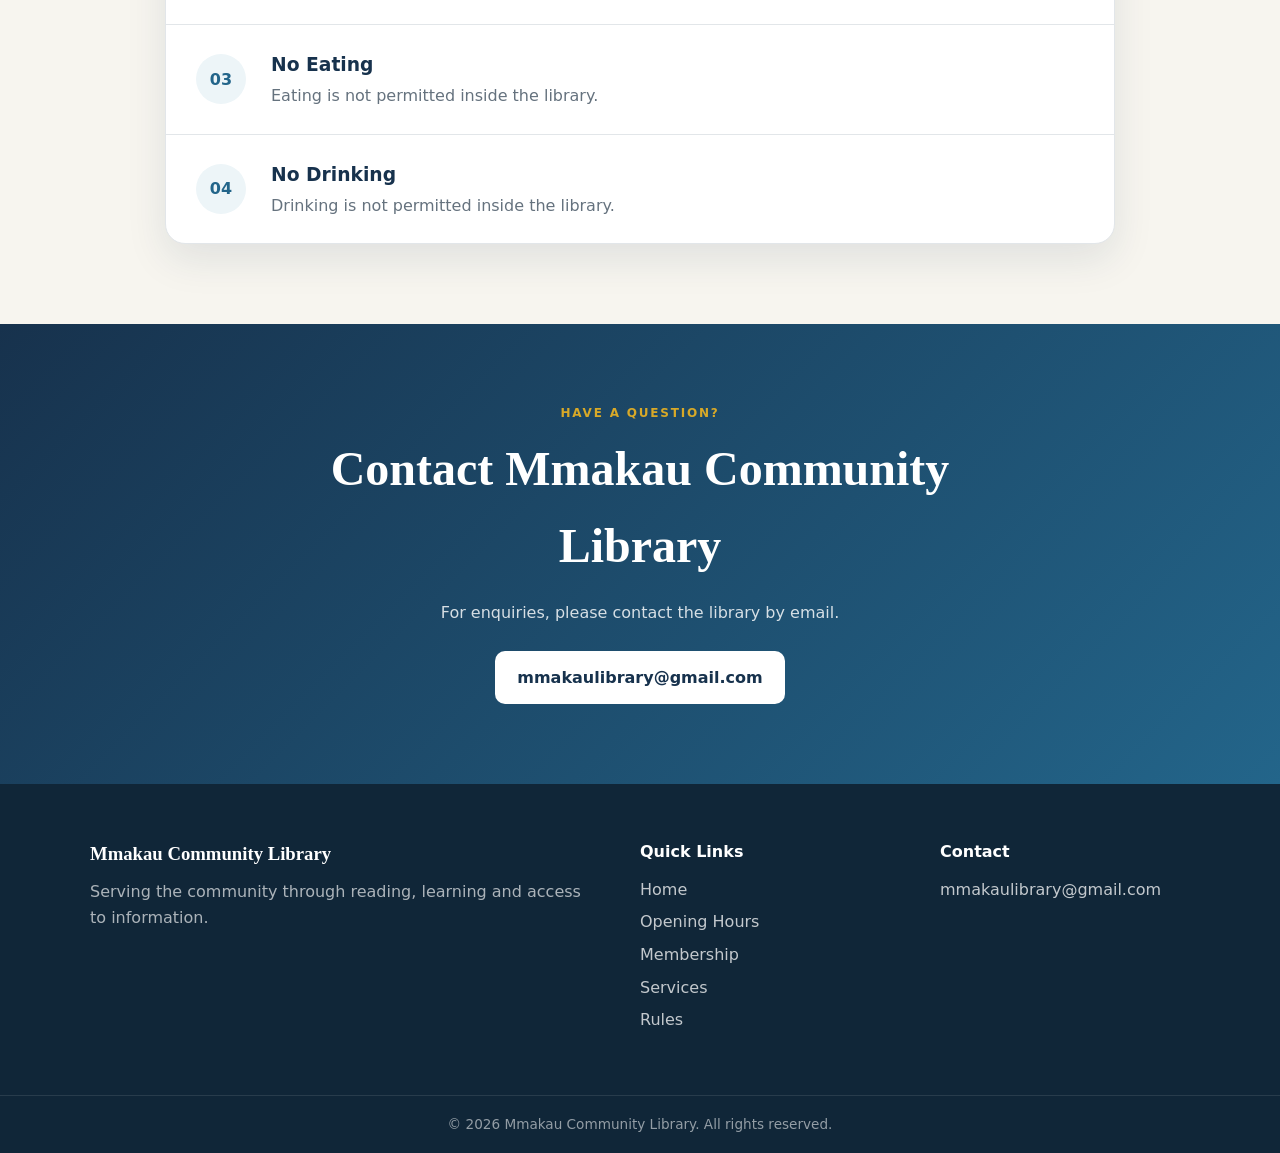
==== commit 02a466f8: "Update index.html" ====
--- a/index.html
+++ b/index.html
@@ -607,20 +607,20 @@
                         </strong>
 
                         <strong>
+                            R6.00
+                        </strong>
+
+                    </div>
+
+
+                    <div class="pricing-row">
+
+                        <span>
+                            A3
+                        </span>
+
+                        <strong>
                             R3.00
-                        </strong>
-
-                    </div>
-
-
-                    <div class="pricing-row">
-
-                        <span>
-                            A3
-                        </span>
-
-                        <strong>
-                            R6.00
                         </strong>
 
                         <strong>
@@ -689,20 +689,20 @@
                         </strong>
 
                         <strong>
+                            R5.00
+                        </strong>
+
+                    </div>
+
+
+                    <div class="pricing-row">
+
+                        <span>
+                            A3
+                        </span>
+
+                        <strong>
                             R3.00
-                        </strong>
-
-                    </div>
-
-
-                    <div class="pricing-row">
-
-                        <span>
-                            A3
-                        </span>
-
-                        <strong>
-                            R6.00
                         </strong>
 
                         <strong>
--- a/styles.css
+++ b/styles.css
@@ -897,6 +897,14 @@
     margin: 0 auto;
 }
 
+.membership-access {
+    margin-top: 55px;
+}
+
+.membership-access .section-heading {
+    margin-top: 0;
+}
+
 .membership-benefits .section-heading {
     margin-bottom: 40px;
 }
@@ -984,13 +992,19 @@
 }
 
 .service-header h3 {
-    margin: 0 0 5px;
-    color: #1d3953;
+    font-family:
+        Georgia,
+        "Times New Roman",
+        serif;
+    font-size: 1.5rem;
+    color: var(--navy);
+    margin-bottom: 7px;
 }
 
 .service-header p {
     margin: 0;
     color: #747d84;
+    font-size: 0.95rem;
 }
 
 
@@ -1008,6 +1022,7 @@
         1fr 1fr 1fr;
     padding: 18px 30px;
     border-bottom: 1px solid #eeeeee;
+    font-size: 0.95rem;
     align-items: center;
 }
 
@@ -1022,7 +1037,8 @@
 }
 
 .pricing-row strong {
-    color: #27688b;
+    color: var(--blue);
+    font-weight: 800;
 }
 
 .pricing-note {
@@ -1067,3 +1083,164 @@
     }
 
 }
+
+/* =========================================
+   MOBILE — MEMBERSHIP & SERVICES
+========================================= */
+
+@media (max-width: 900px) {
+
+    .membership-fees {
+        grid-template-columns:
+            repeat(2, 1fr);
+    }
+
+    .benefits-grid {
+        grid-template-columns:
+            repeat(2, 1fr);
+    }
+
+    .services-grid {
+        grid-template-columns:
+            1fr;
+    }
+
+}
+
+
+@media (max-width: 750px) {
+
+    .membership-section,
+    .services-section {
+        padding:
+            70px
+            20px;
+    }
+
+    .membership-fees {
+        grid-template-columns:
+            1fr;
+
+        max-width: 450px;
+    }
+
+    .benefits-grid {
+        grid-template-columns:
+            1fr;
+
+        max-width: 450px;
+
+        margin-left: auto;
+        margin-right: auto;
+    }
+
+}
+
+
+@media (max-width: 550px) {
+
+    .membership-card {
+        padding:
+            32px
+            22px;
+    }
+
+    .membership-price,
+    .price {
+        font-size: 2.7rem;
+    }
+
+    .benefit-card {
+        padding:
+            28px
+            22px;
+    }
+
+    .service-header {
+        padding:
+            28px
+            20px
+            22px;
+    }
+
+    .pricing-row {
+        padding:
+            14px
+            15px;
+
+        font-size: 0.85rem;
+    }
+
+    .pricing-note {
+        padding:
+            18px
+            16px;
+    }
+
+}
+
+/* =========================================
+   MOBILE SERVICES FIX
+========================================= */
+
+@media (max-width: 600px) {
+
+    .services-section {
+        width: 100%;
+        overflow-x: hidden;
+    }
+
+    .service-container {
+        width: 100%;
+        max-width: 100%;
+        margin: 25px auto;
+    }
+
+    /*
+       On mobile:
+       icon + title stay together,
+       description moves underneath
+       so it gets the full card width.
+    */
+    .service-header {
+        display: flex;
+        flex-wrap: wrap;
+        align-items: center;
+        justify-content: center;
+        text-align: center;
+        gap: 14px;
+        padding: 28px 20px 24px;
+    }
+
+    .service-icon {
+        font-size: 34px;
+        line-height: 1;
+    }
+
+    .service-header h3 {
+        margin: 0;
+        font-size: 1.8rem;
+        line-height: 1.2;
+    }
+
+    .service-header p {
+        flex-basis: 100%;
+        width: 100%;
+        max-width: 360px;
+        margin: 0 auto;
+        text-align: center;
+        font-size: 1rem;
+        line-height: 1.6;
+    }
+
+    .pricing-row {
+        grid-template-columns: 1fr 1fr 1fr;
+        padding: 15px 14px;
+        font-size: 0.9rem;
+    }
+
+    .pricing-heading {
+        font-size: 0.9rem;
+    }
+
+}
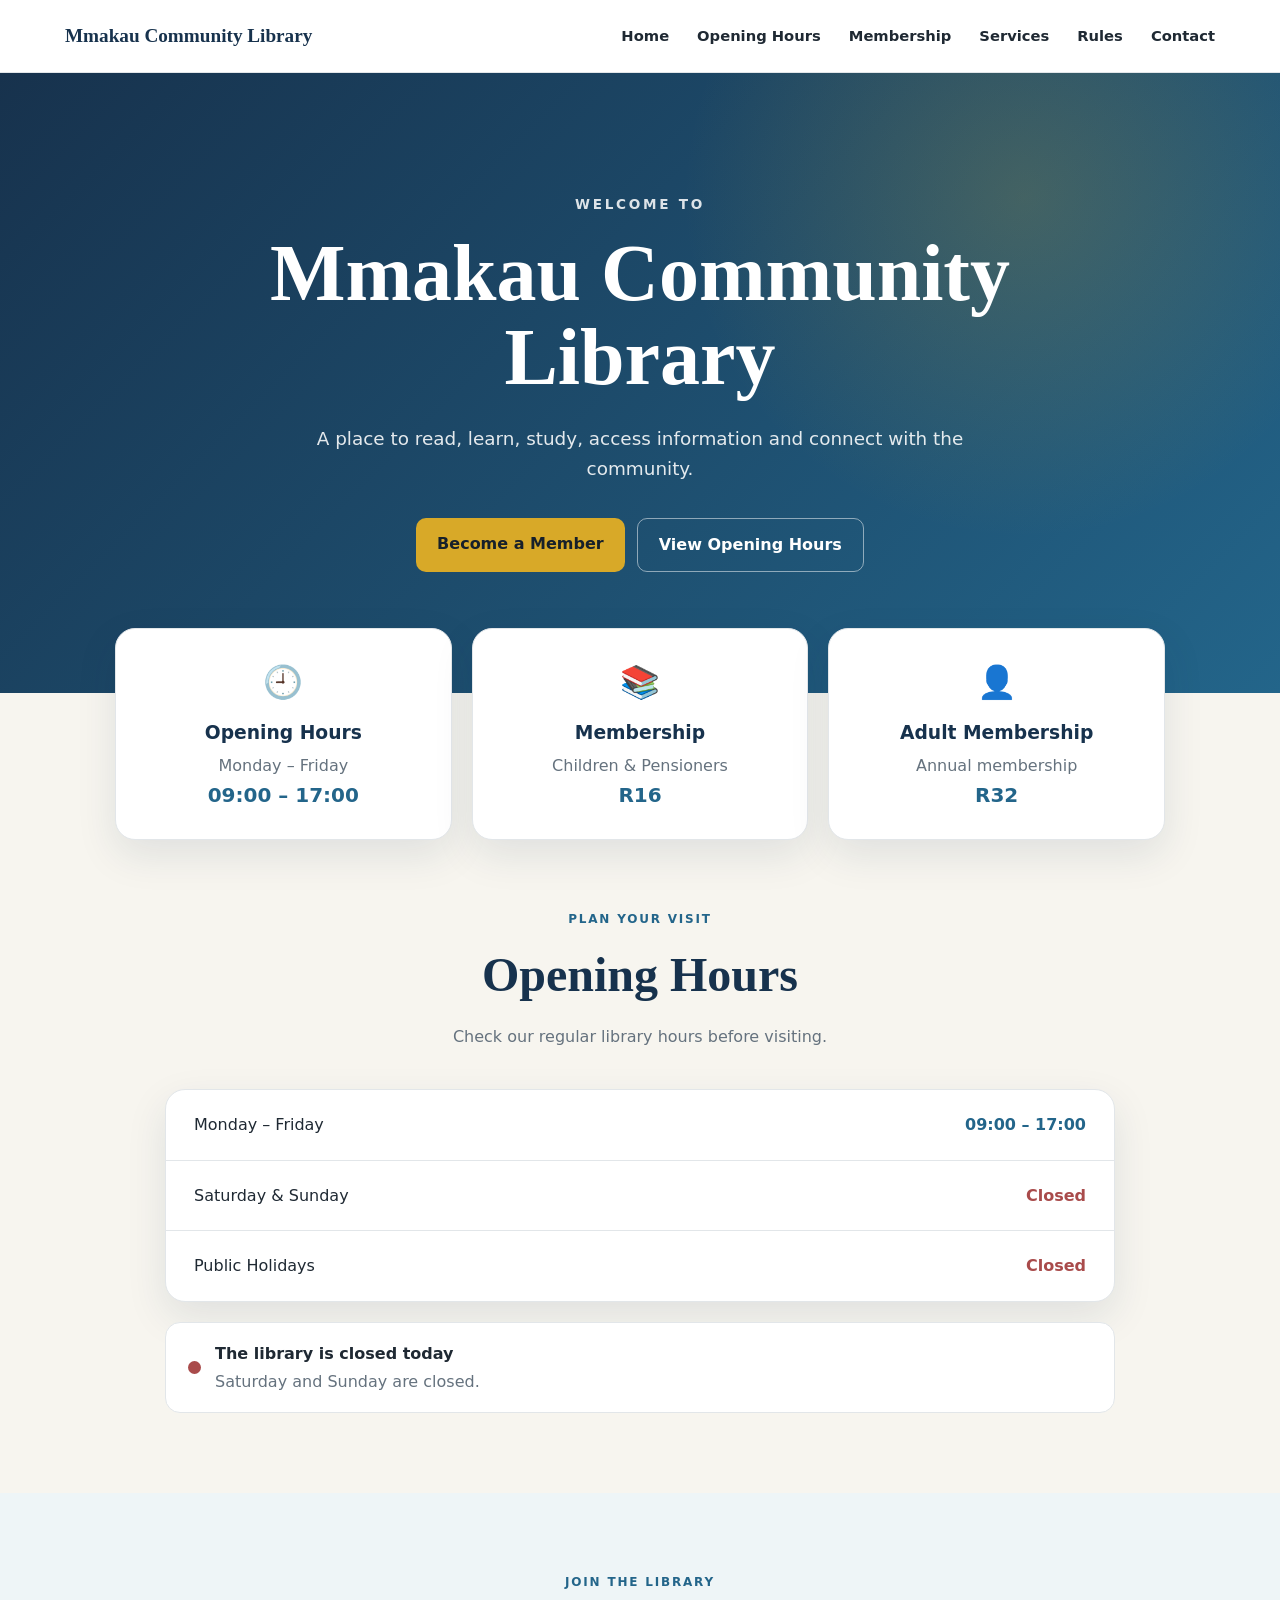
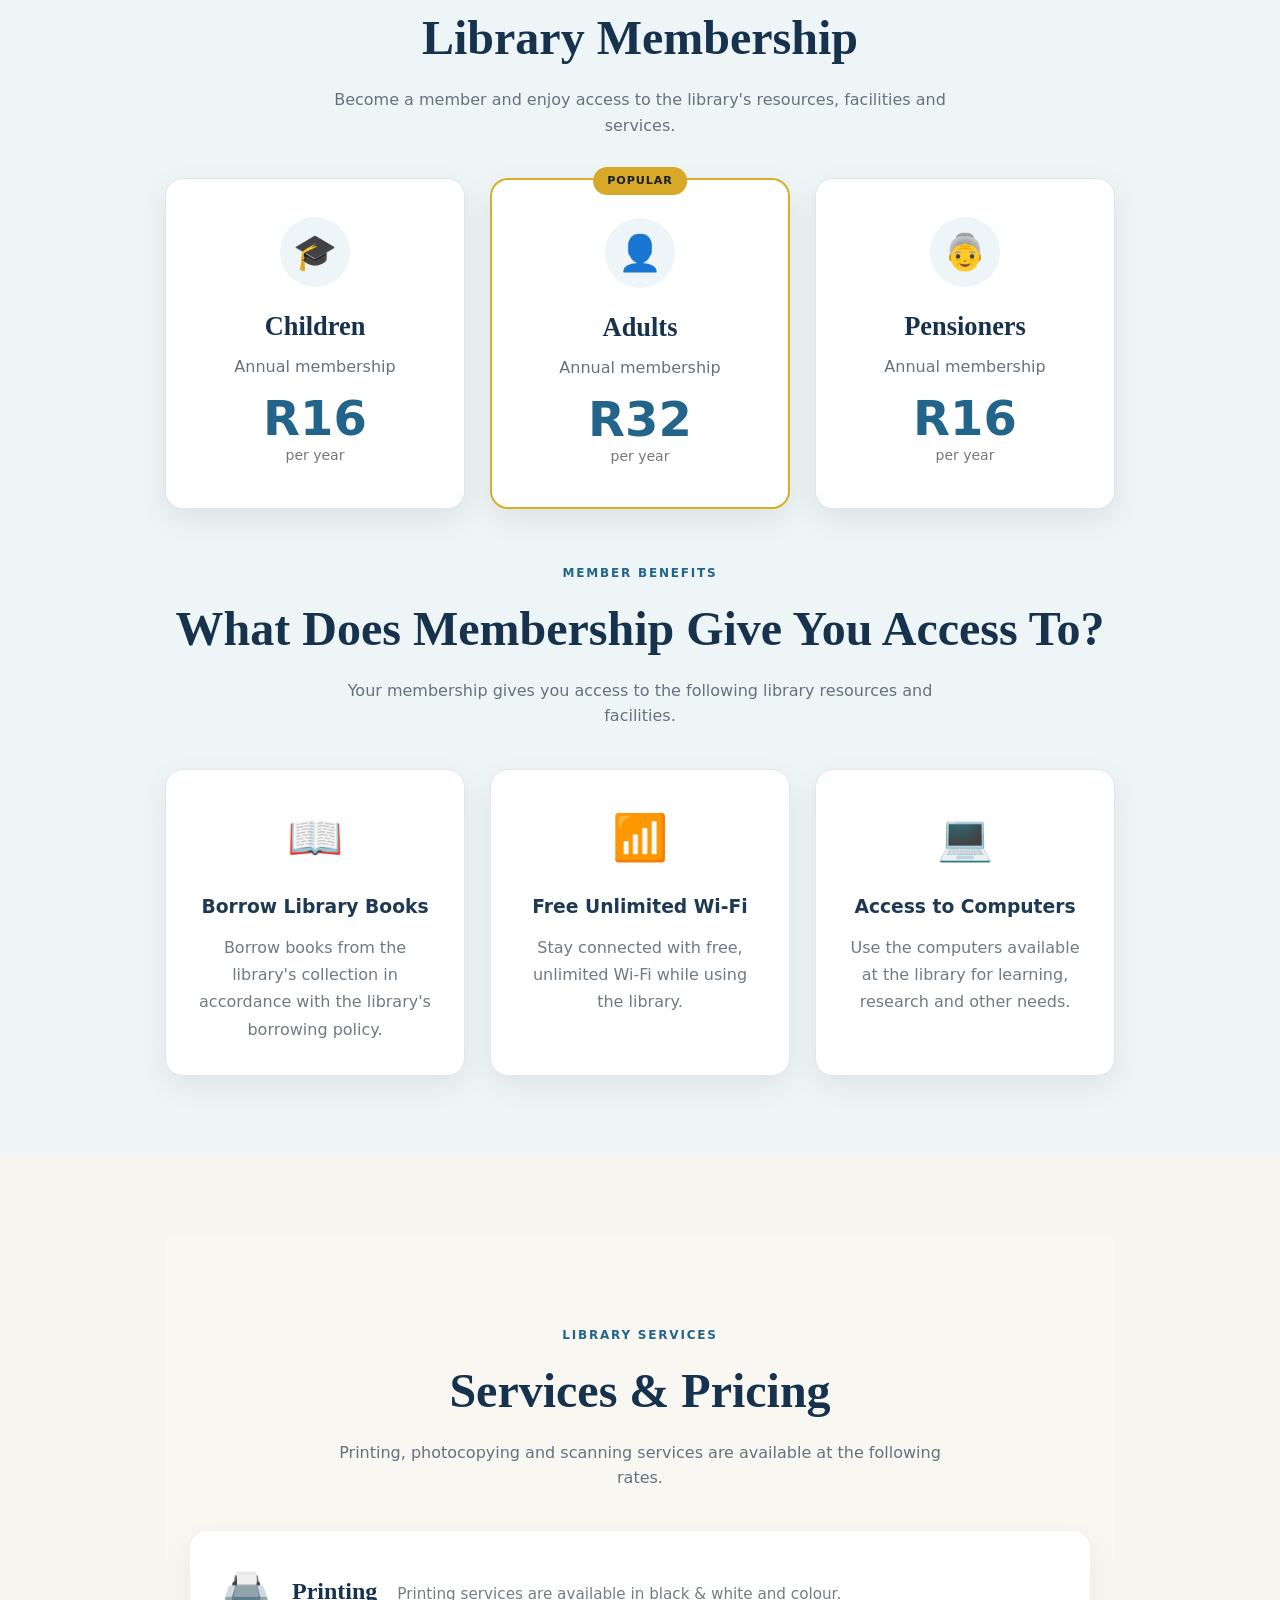
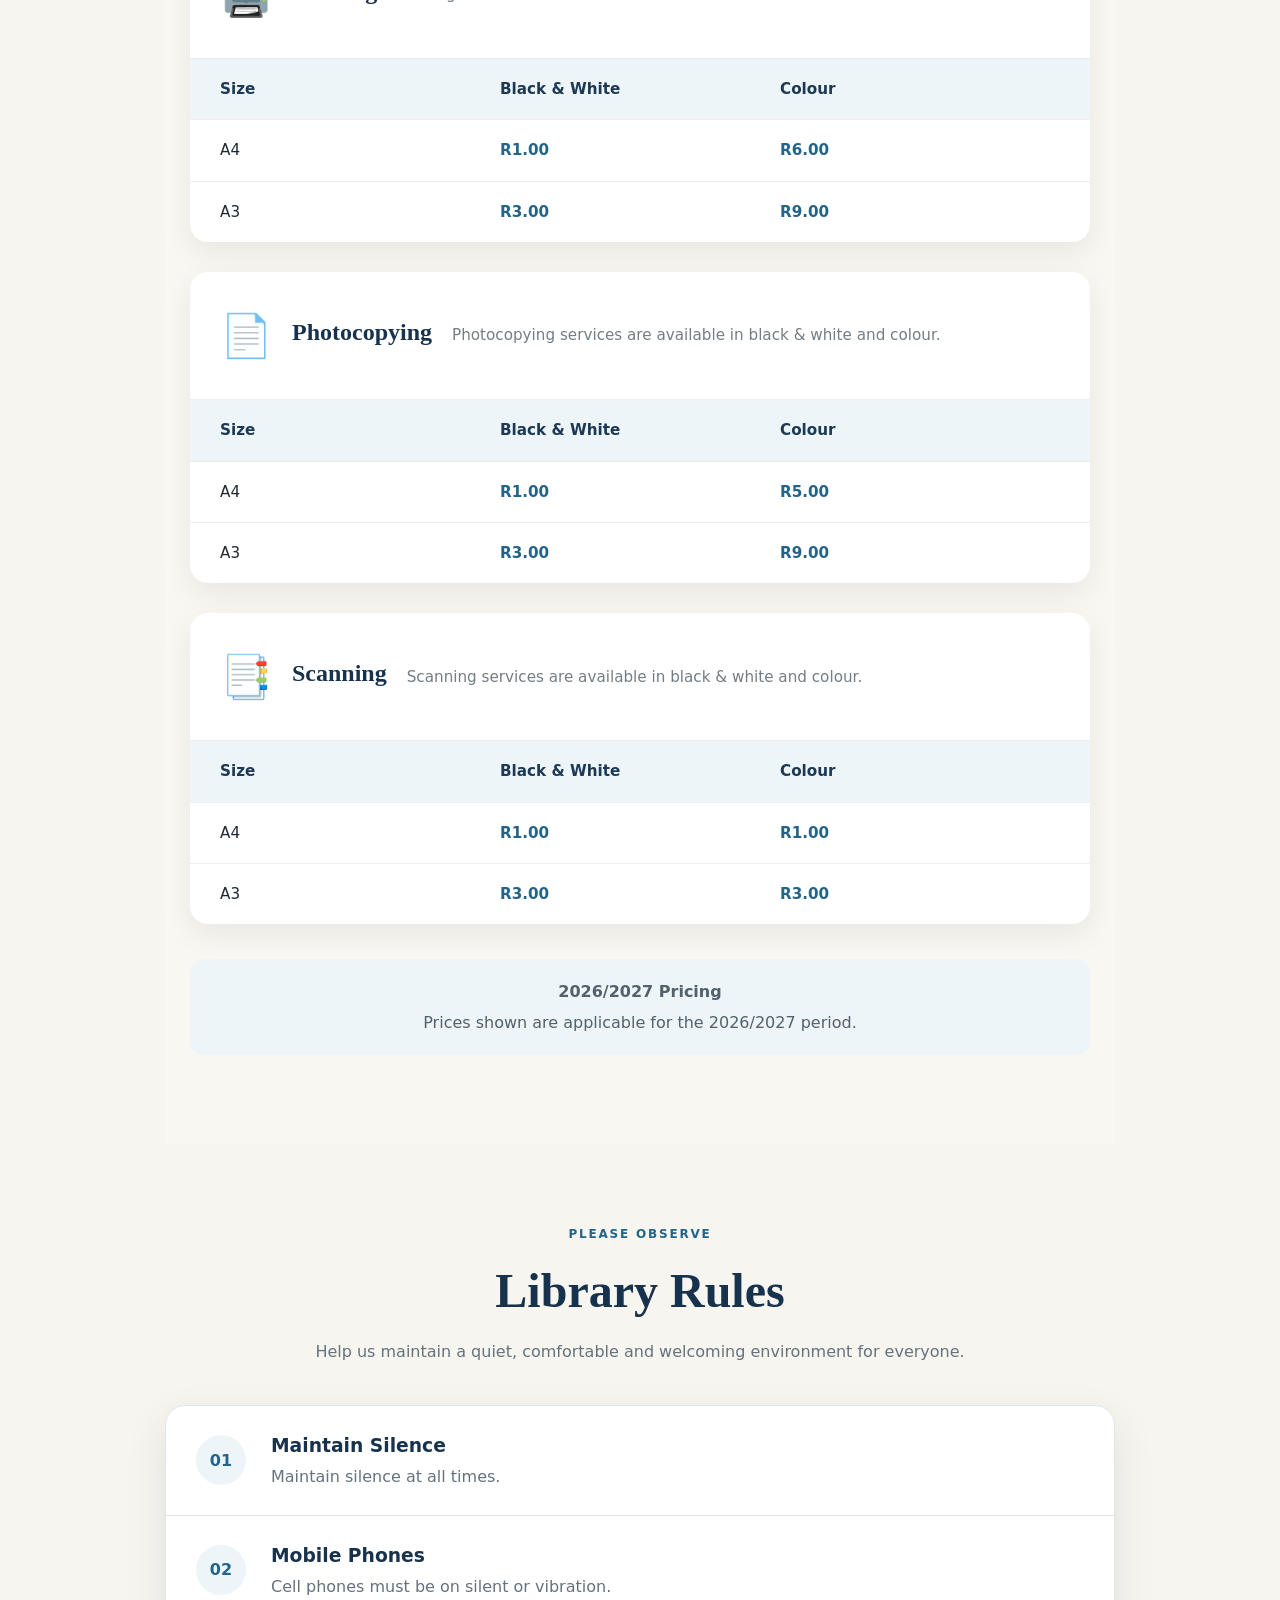
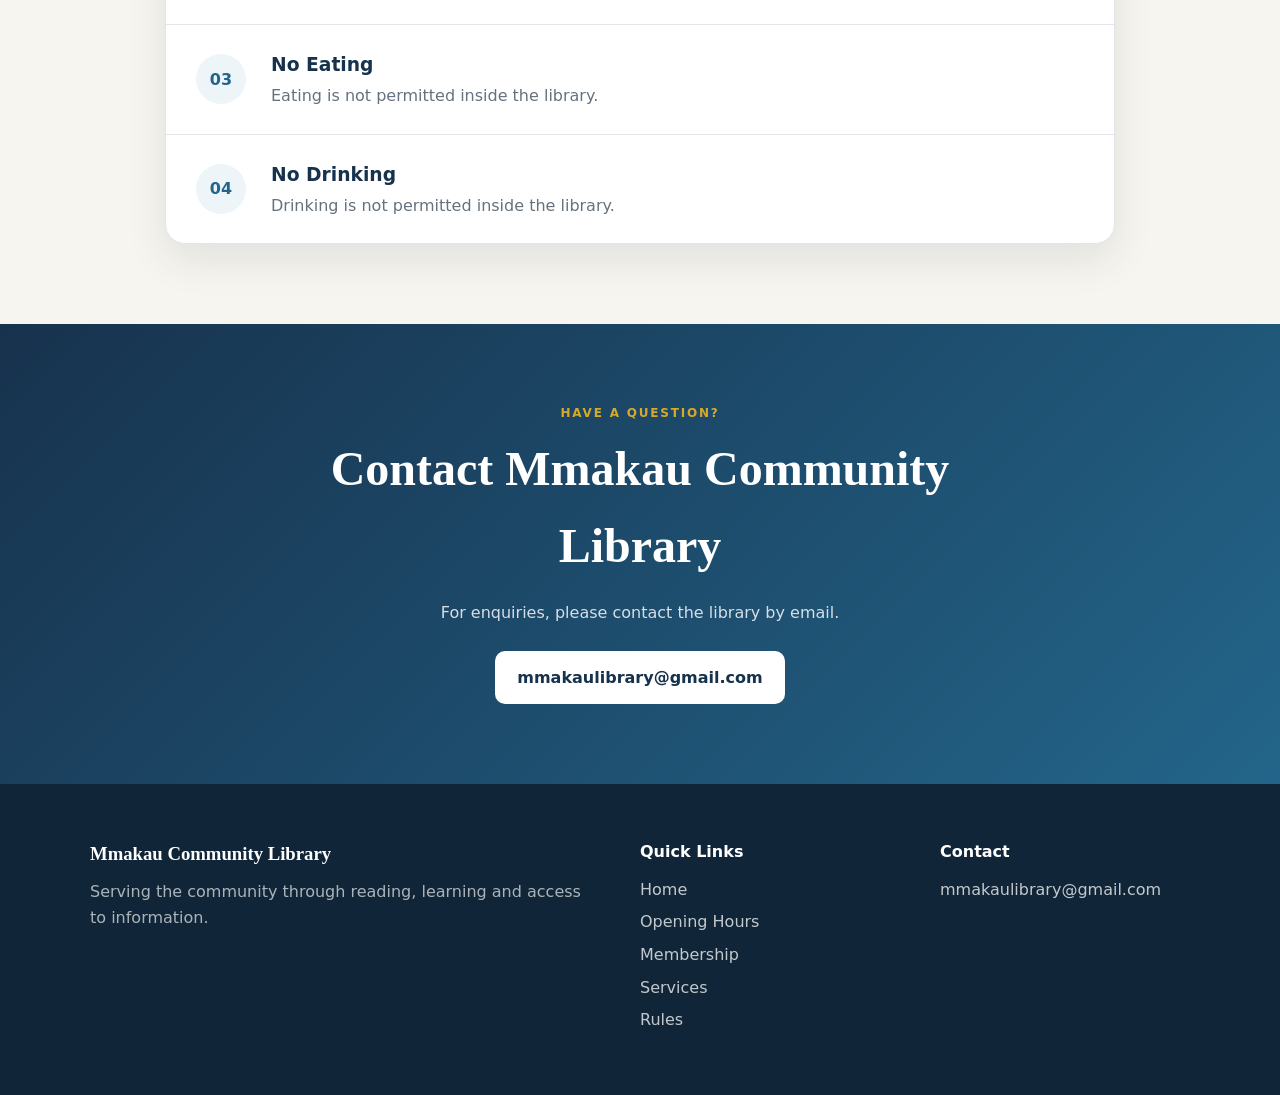
==== commit e5dc7fbf: "Update index.html" ====
--- a/index.html
+++ b/index.html
@@ -1071,22 +1071,7 @@
 
         <!-- FOOTER BOTTOM -->
 
-        <div class="footer-bottom">
-
-            <p>
-
-                ©
-                <span id="year"></span>
-
-                Mmakau Community Library.
-
-                All rights reserved.
-
-            </p>
-
-        </div>
-
-    </footer>
+        <div id="footer"></div>
 
 
 
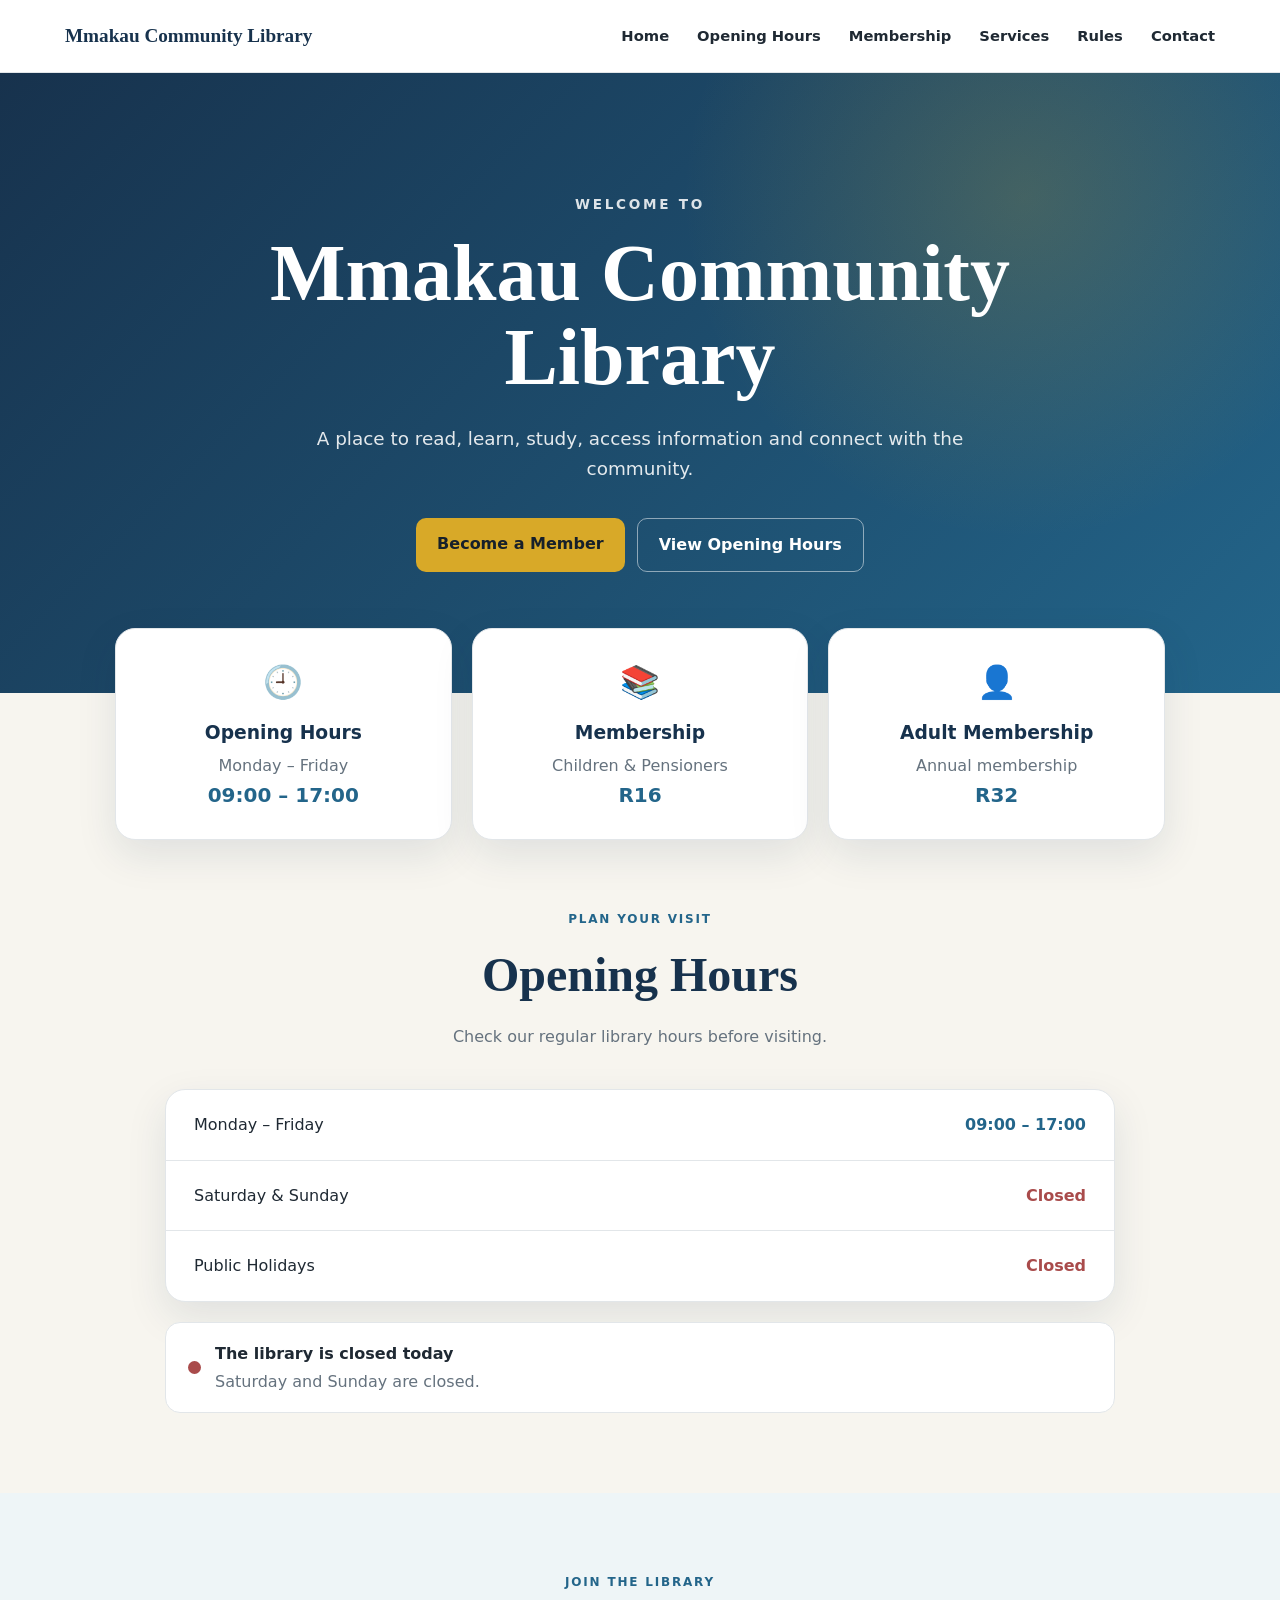
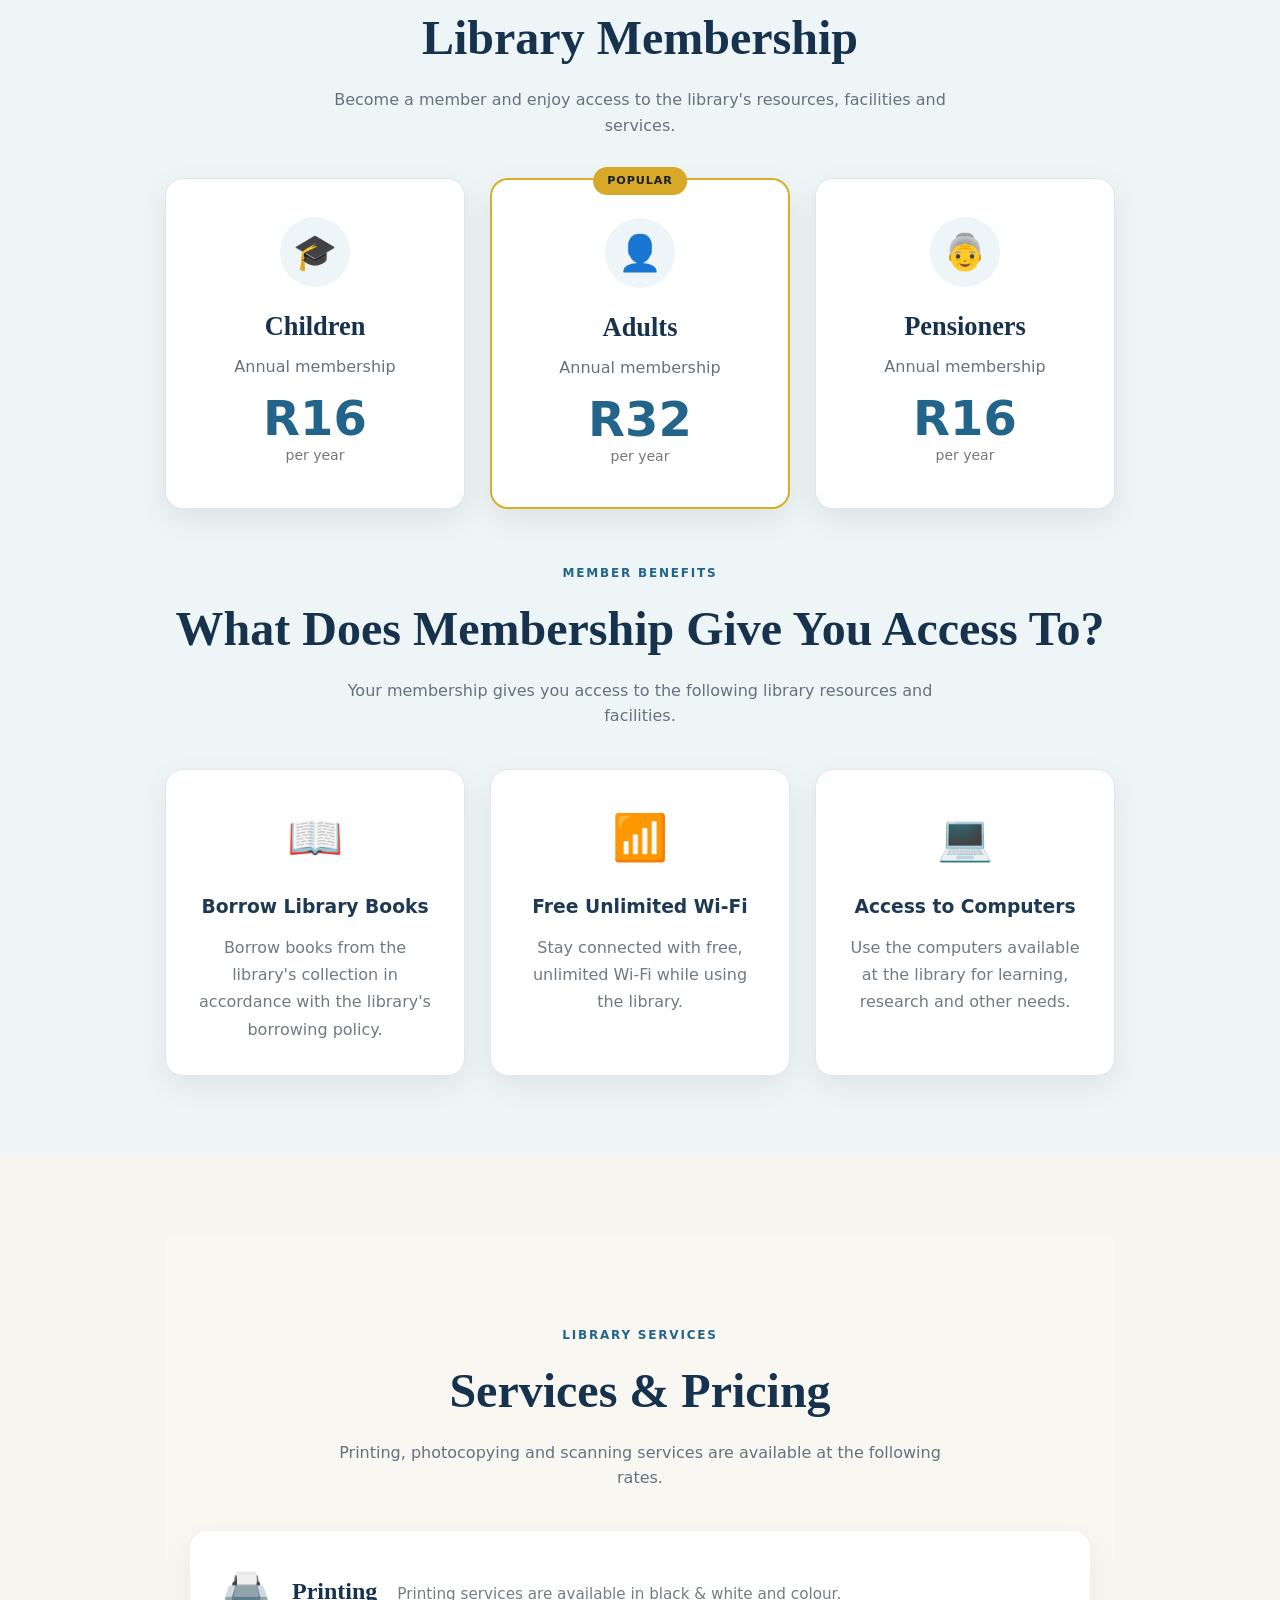
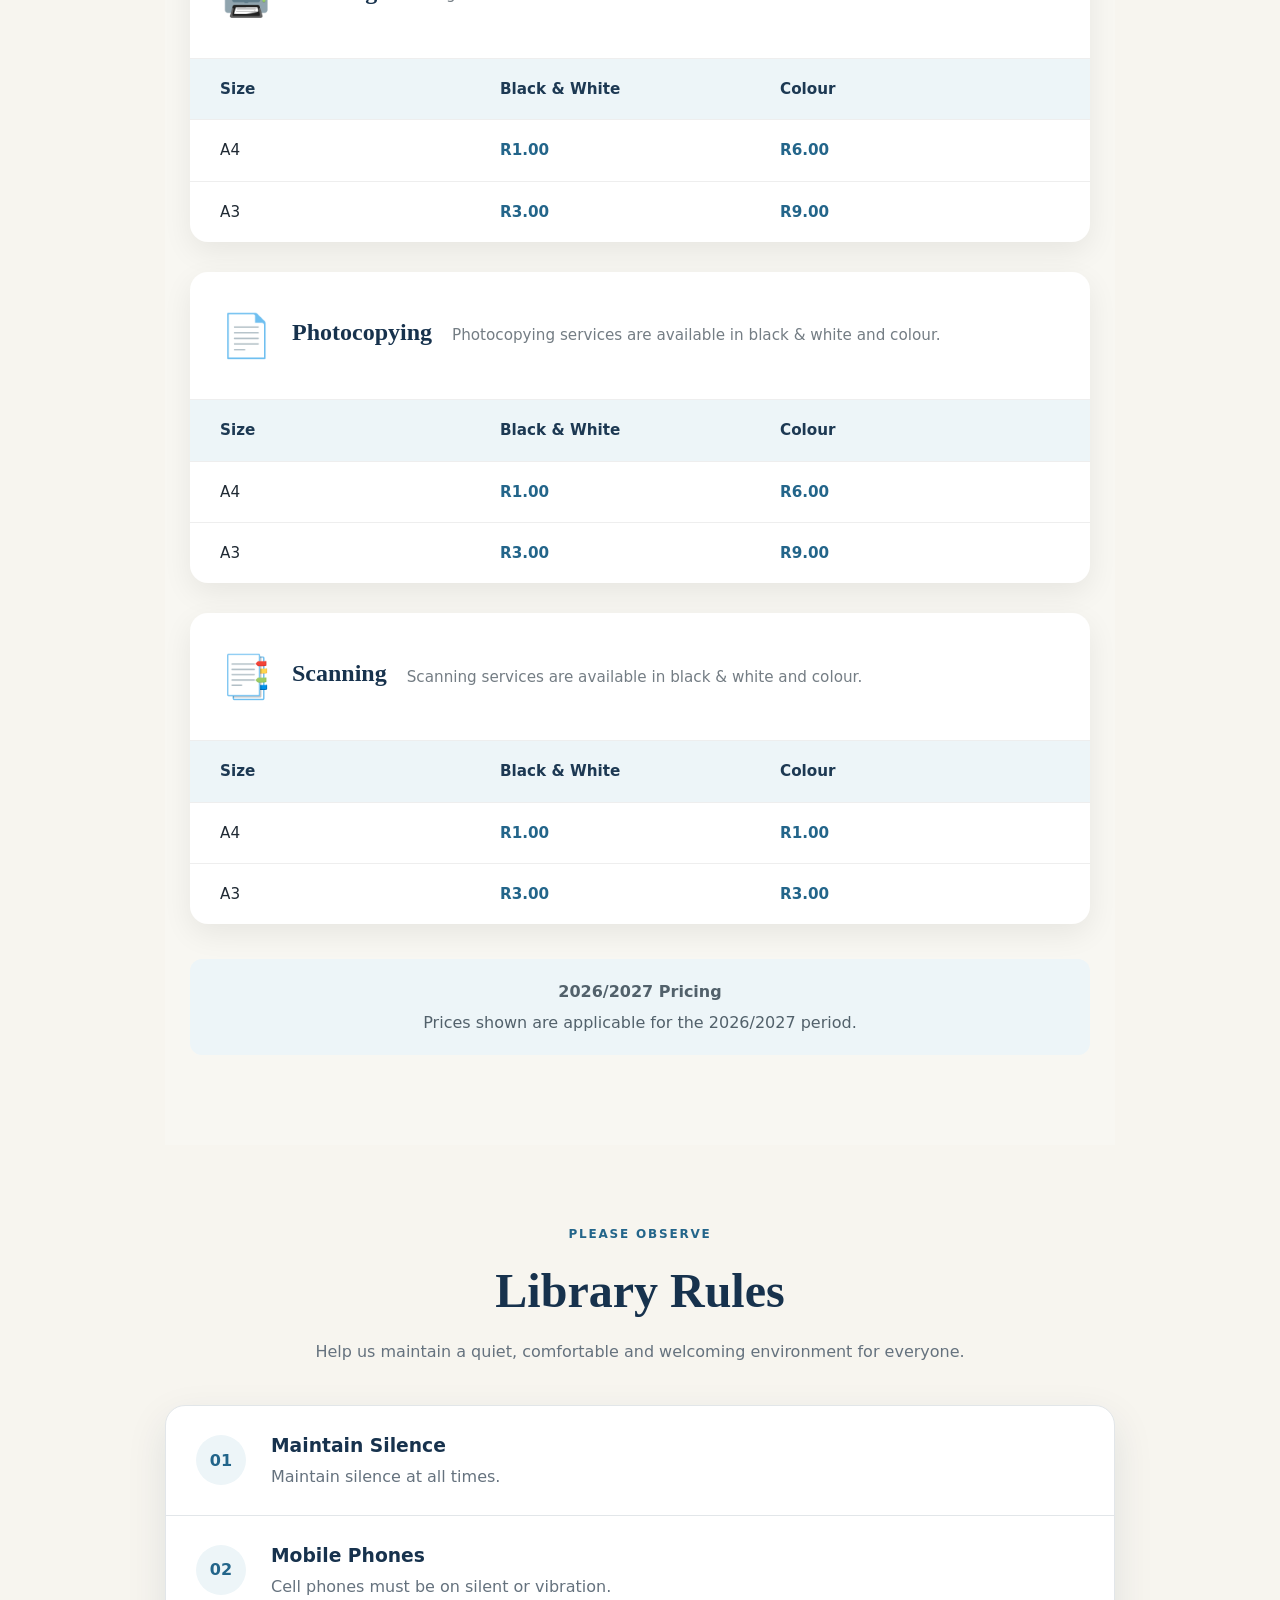
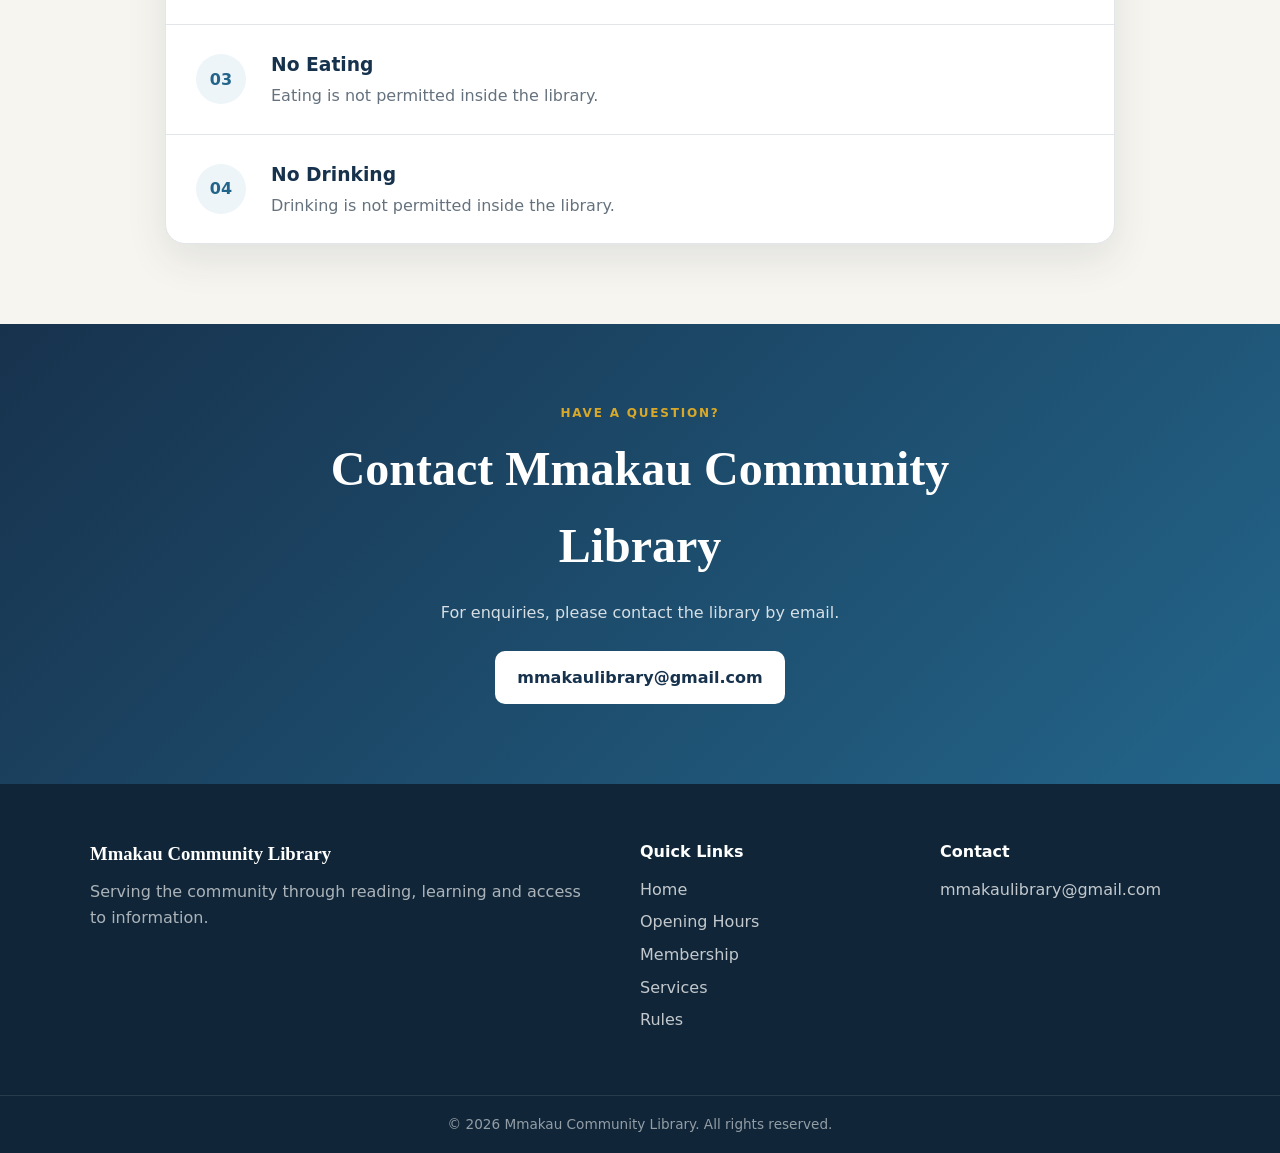
==== commit 26b2428e: "Update index.html" ====
--- a/index.html
+++ b/index.html
@@ -689,7 +689,7 @@
                         </strong>
 
                         <strong>
-                            R5.00
+                            R6.00
                         </strong>
 
                     </div>
@@ -988,89 +988,6 @@
          FOOTER
     ========================== -->
 
-    <footer>
-
-        <div class="footer-container">
-
-
-            <!-- LIBRARY -->
-
-            <div>
-
-                <h3>
-                    Mmakau Community Library
-                </h3>
-
-                <p>
-                    Serving the community through
-                    reading, learning and access
-                    to information.
-                </p>
-
-            </div>
-
-
-
-            <!-- QUICK LINKS -->
-
-            <div>
-
-                <h4>
-                    Quick Links
-                </h4>
-
-
-                <a href="#home">
-                    Home
-                </a>
-
-
-                <a href="#hours">
-                    Opening Hours
-                </a>
-
-
-                <a href="#membership">
-                    Membership
-                </a>
-
-
-                <a href="#services">
-                    Services
-                </a>
-
-
-                <a href="#rules">
-                    Rules
-                </a>
-
-            </div>
-
-
-
-            <!-- CONTACT -->
-
-            <div>
-
-                <h4>
-                    Contact
-                </h4>
-
-
-                <a
-                    href="mailto:mmakaulibrary@gmail.com"
-                >
-                    mmakaulibrary@gmail.com
-                </a>
-
-            </div>
-
-        </div>
-
-
-
-        <!-- FOOTER BOTTOM -->
-
         <div id="footer"></div>
 
 
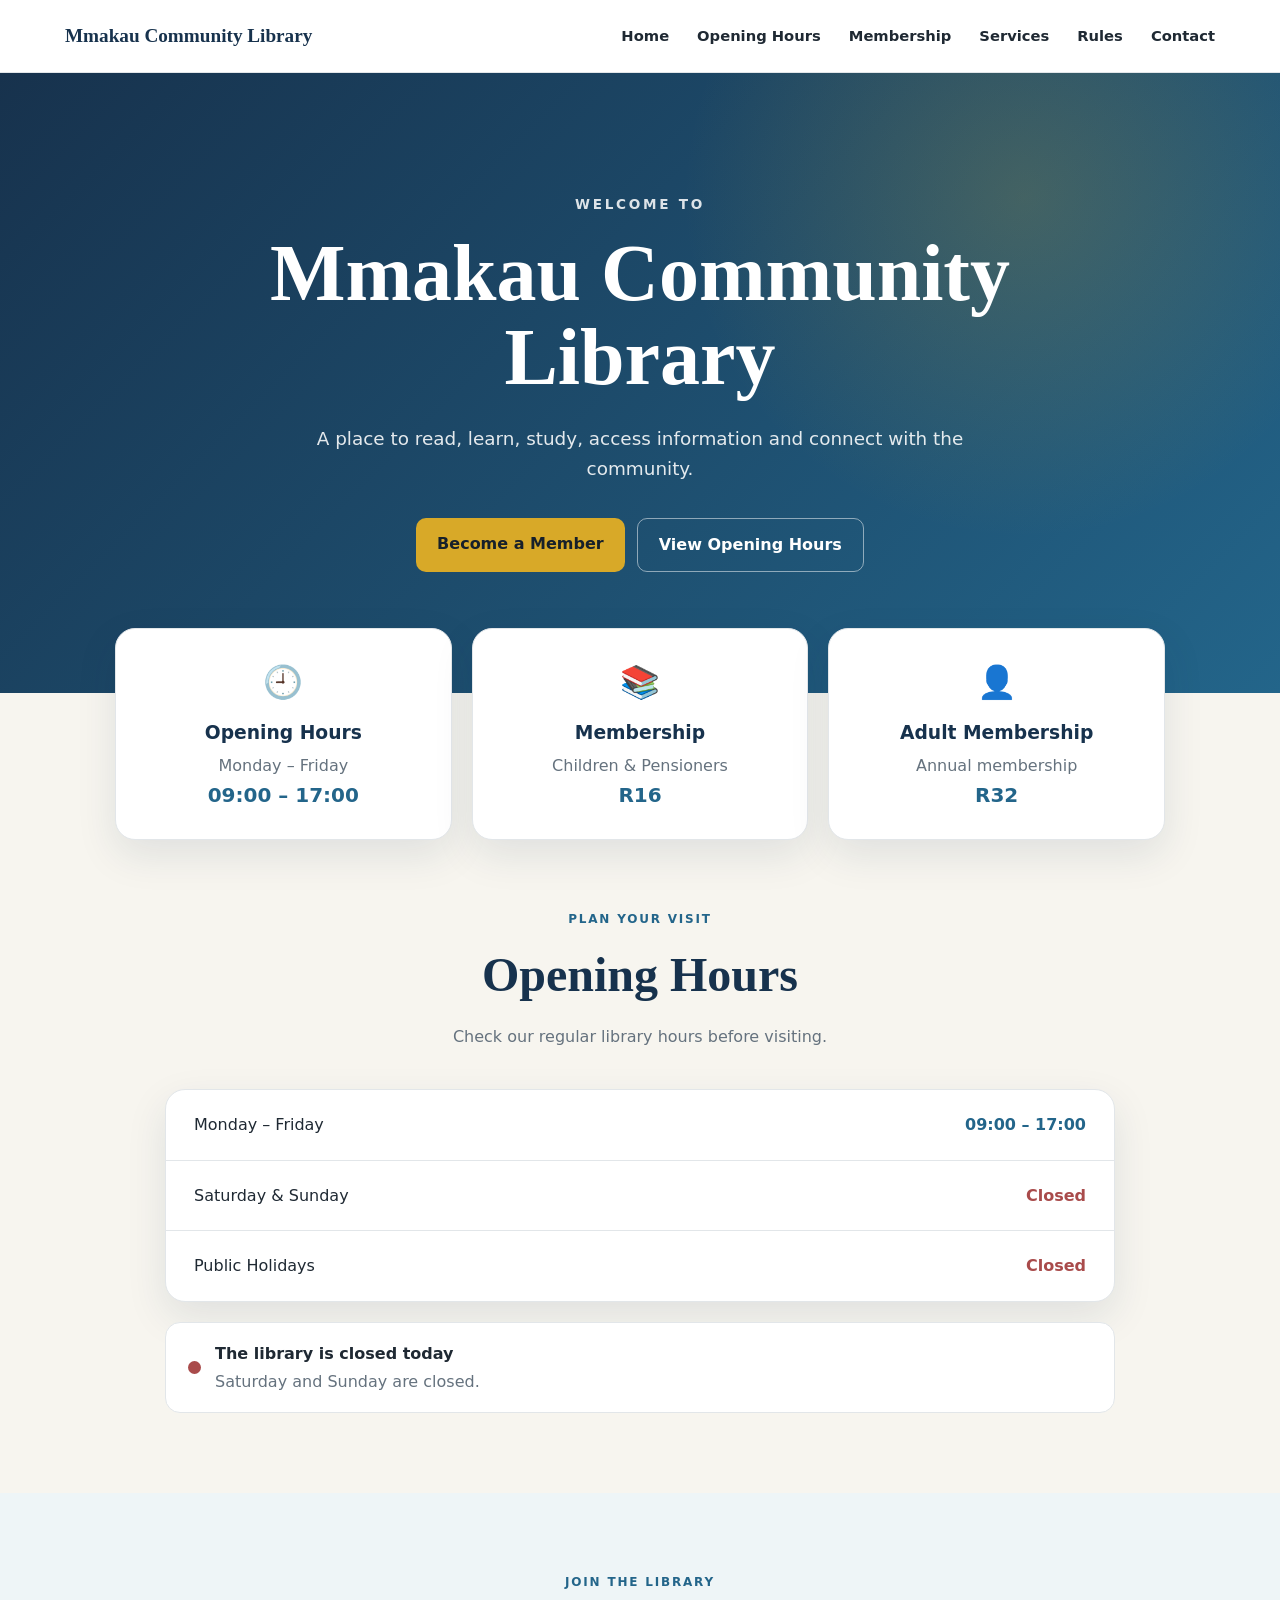
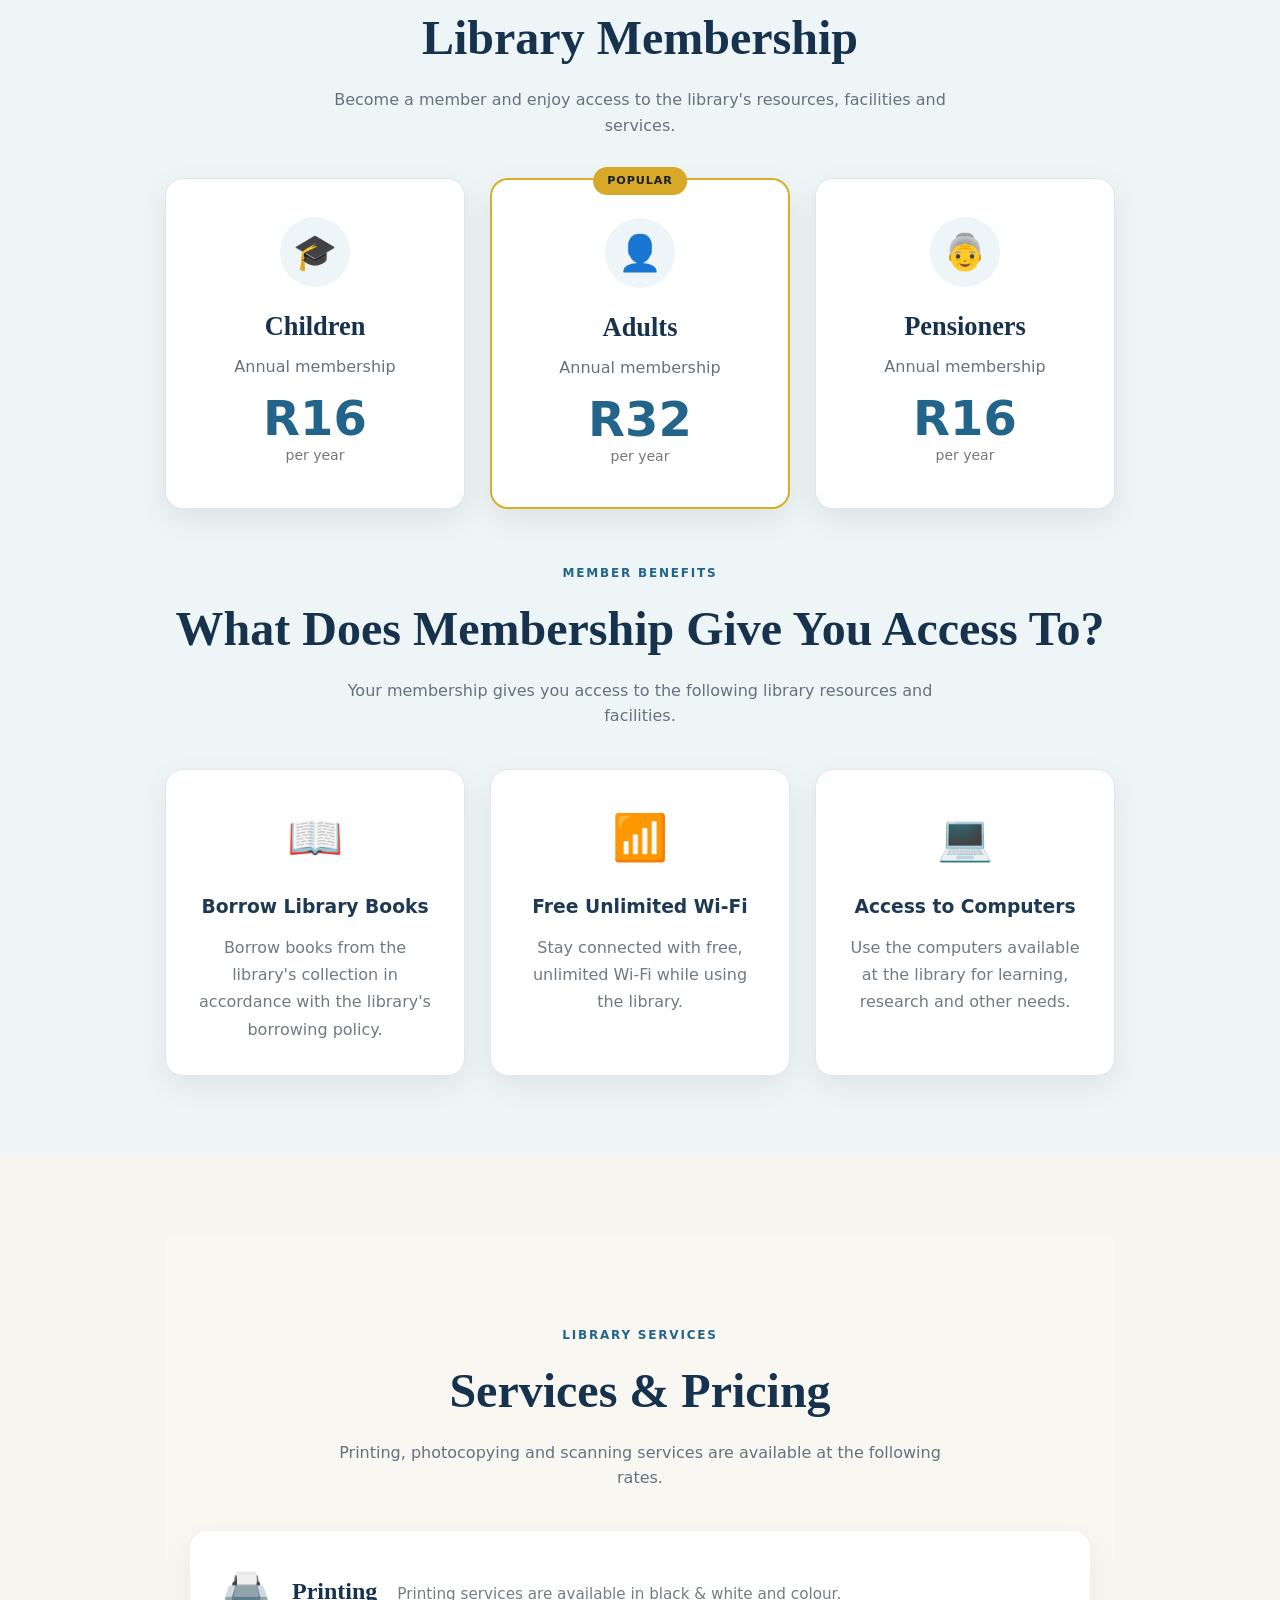
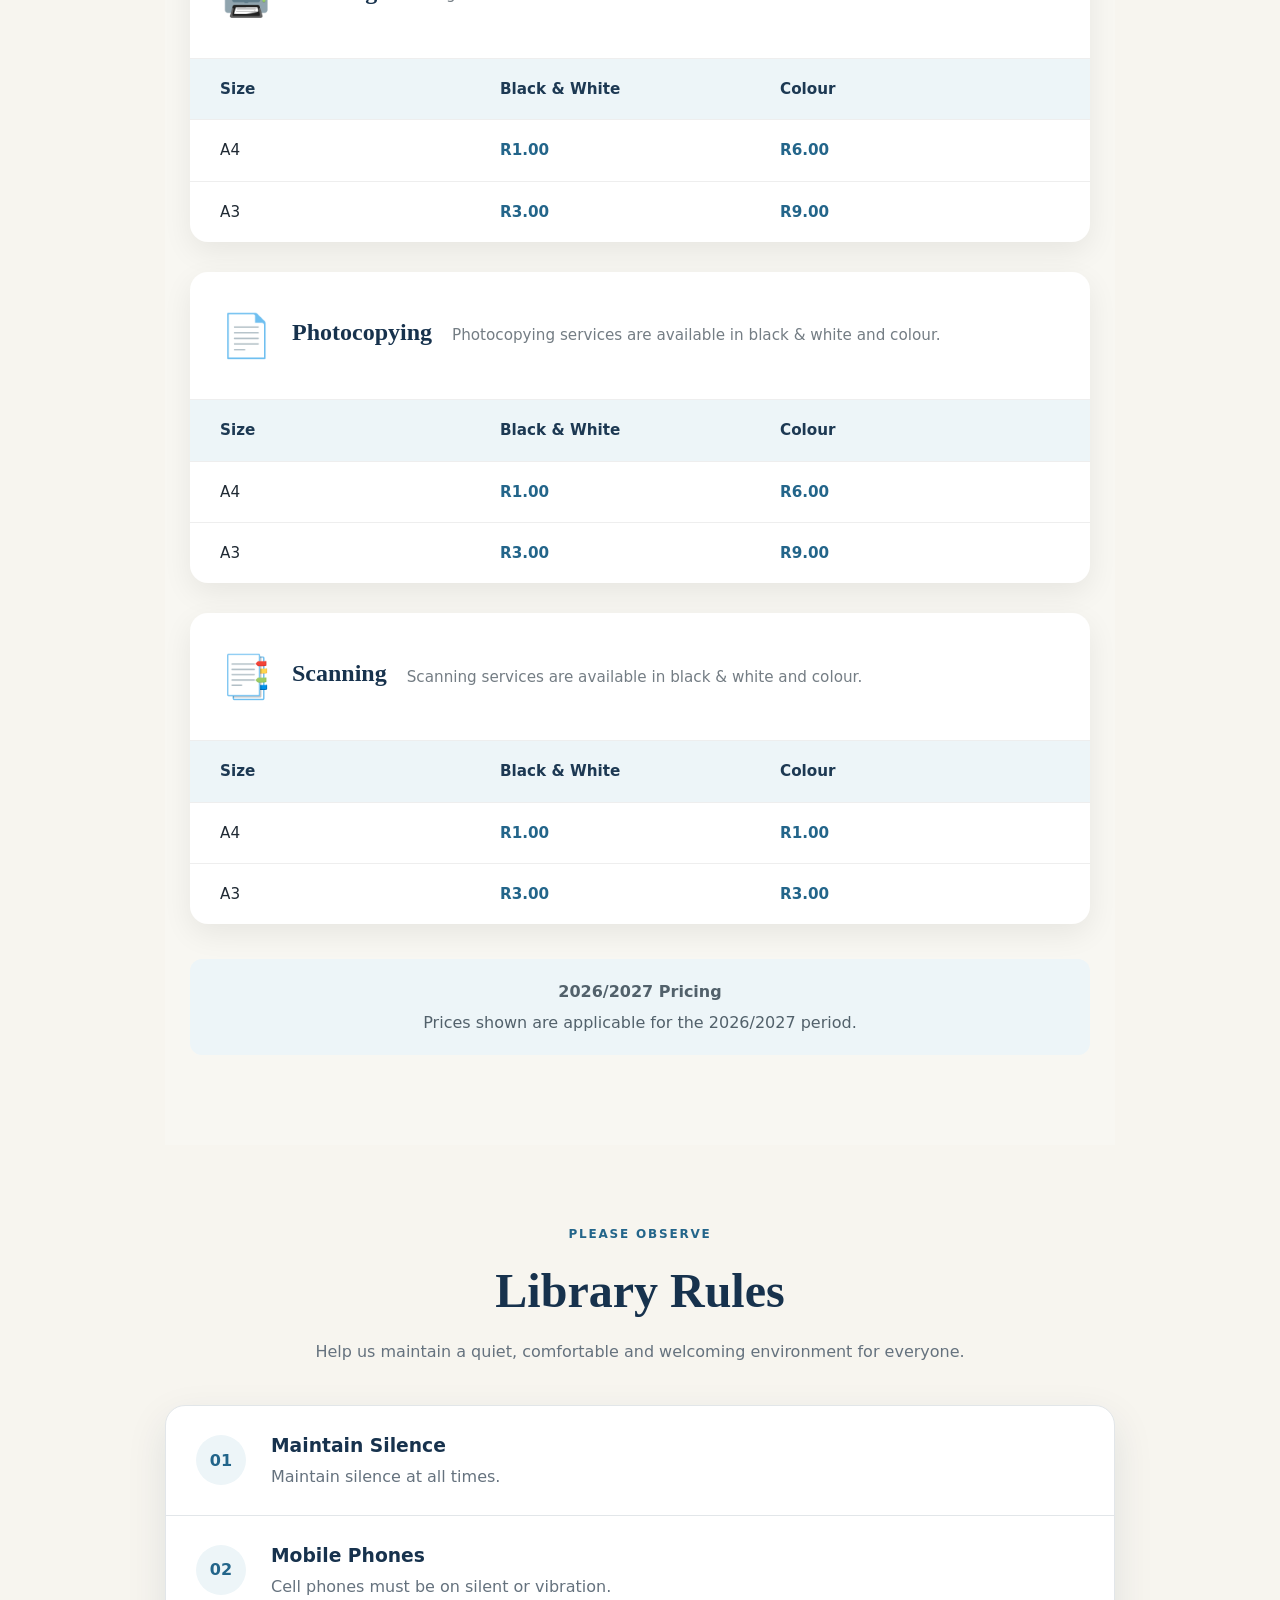
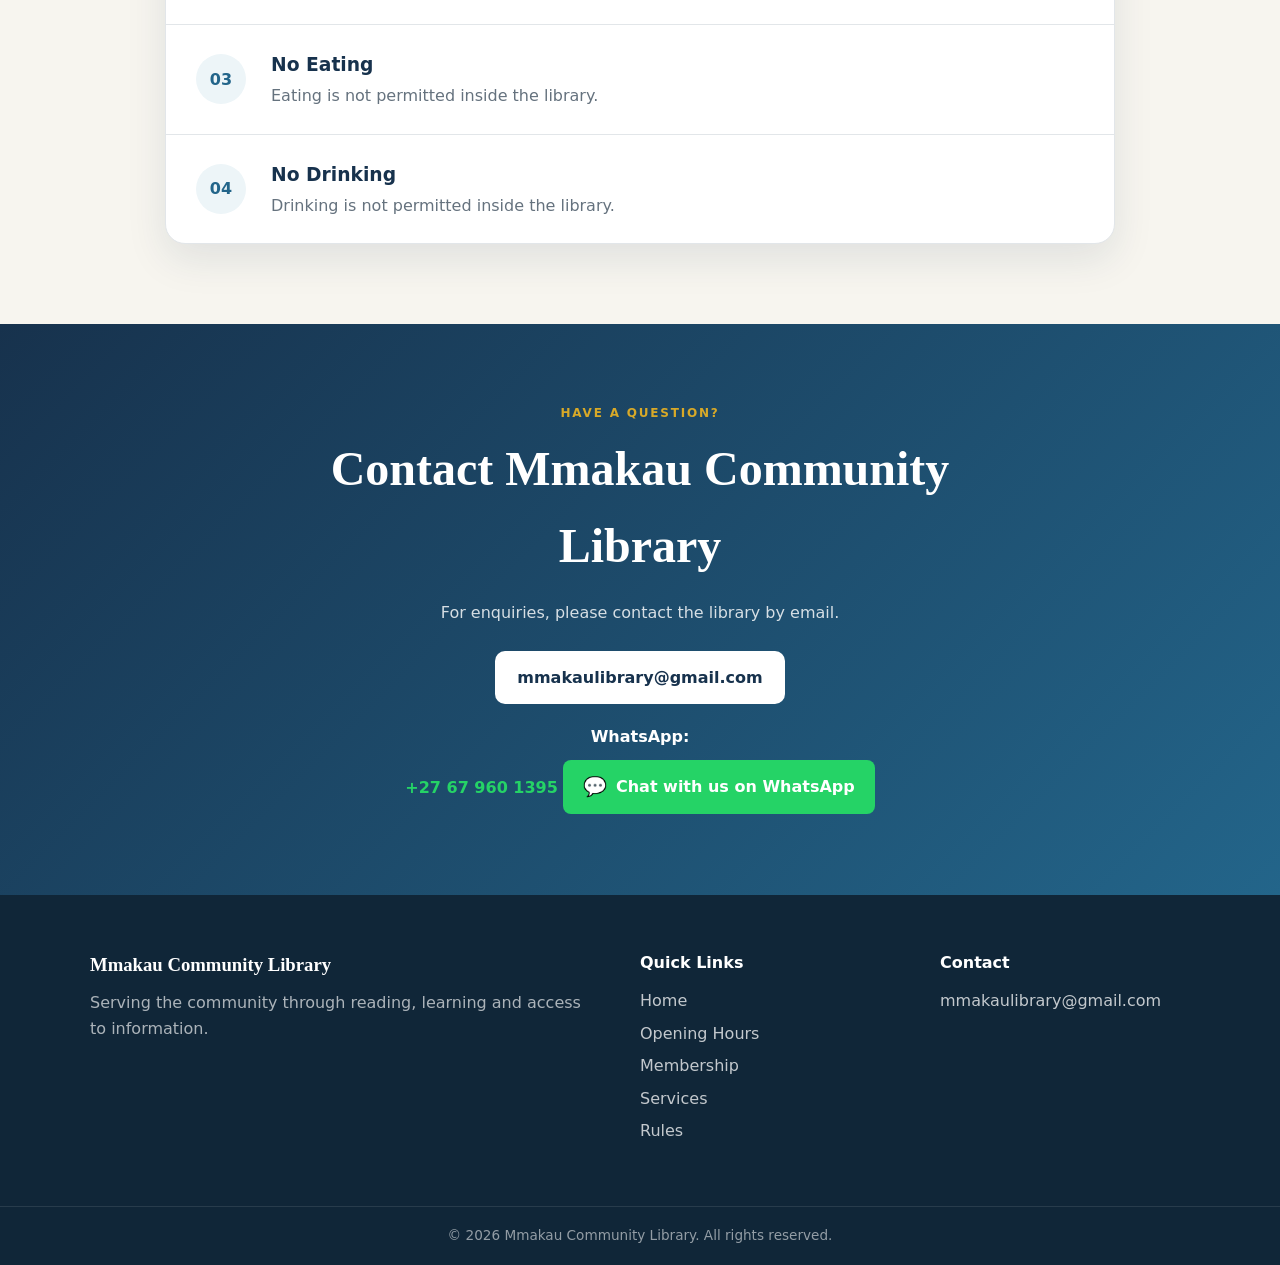
==== commit 47eadbb2: "Update index.html" ====
--- a/index.html
+++ b/index.html
@@ -978,6 +978,34 @@
 
             </div>
 
+            <!-- WhatsApp Contact -->
+            
+            <div class="whatsapp-contact">
+                
+                <p class="whatsapp-label">
+                    WhatsApp:
+                </p>
+                
+                <a
+                    href="https://wa.me/27679601395"
+                    target="_blank"
+                    rel="noopener noreferrer"
+                    class="whatsapp-link"
+                    >
+                    +27 67 960 1395
+                </a>
+                
+                <a
+                    href="https://wa.me/27679601395"
+                    target="_blank"
+                    rel="noopener noreferrer"
+                    class="whatsapp-button"
+                    >
+                    <span class="whatsapp-icon">💬</span>
+                    Chat with us on WhatsApp
+                </a>
+            </div>
+
         </section>
 
     </main>
@@ -988,7 +1016,7 @@
          FOOTER
     ========================== -->
 
-        <div id="footer"></div>
+    <div id="footer"></div>
 
 
 
--- a/styles.css
+++ b/styles.css
@@ -1244,3 +1244,80 @@
     }
 
 }
+
+/* =========================================
+   WHATSAPP CONTACT
+========================================= */
+
+.whatsapp-contact {
+    margin-top: 20px;
+}
+
+.whatsapp-label {
+    margin: 0 0 5px;
+    font-weight: 600;
+}
+
+.whatsapp-link {
+    display: inline-block;
+    color: #25D366;
+    font-weight: 600;
+    text-decoration: none;
+    margin-bottom: 15px;
+}
+
+.whatsapp-link:hover {
+    text-decoration: underline;
+}
+
+
+/* WhatsApp Button */
+
+.whatsapp-button {
+    display: inline-flex;
+    align-items: center;
+    justify-content: center;
+    gap: 9px;
+
+    padding: 12px 20px;
+    margin-top: 5px;
+
+    background: #25D366;
+    color: #ffffff;
+
+    border-radius: 8px;
+
+    text-decoration: none;
+    font-weight: 600;
+
+    transition:
+        transform 0.2s ease,
+        opacity 0.2s ease;
+}
+
+.whatsapp-button:hover {
+    transform: translateY(-2px);
+    opacity: 0.9;
+}
+
+.whatsapp-icon {
+    font-size: 1.2rem;
+}
+
+
+/* =========================================
+   MOBILE WHATSAPP
+========================================= */
+
+@media (max-width: 600px) {
+
+    .whatsapp-contact {
+        text-align: center;
+    }
+
+    .whatsapp-button {
+        width: 100%;
+        box-sizing: border-box;
+    }
+
+}
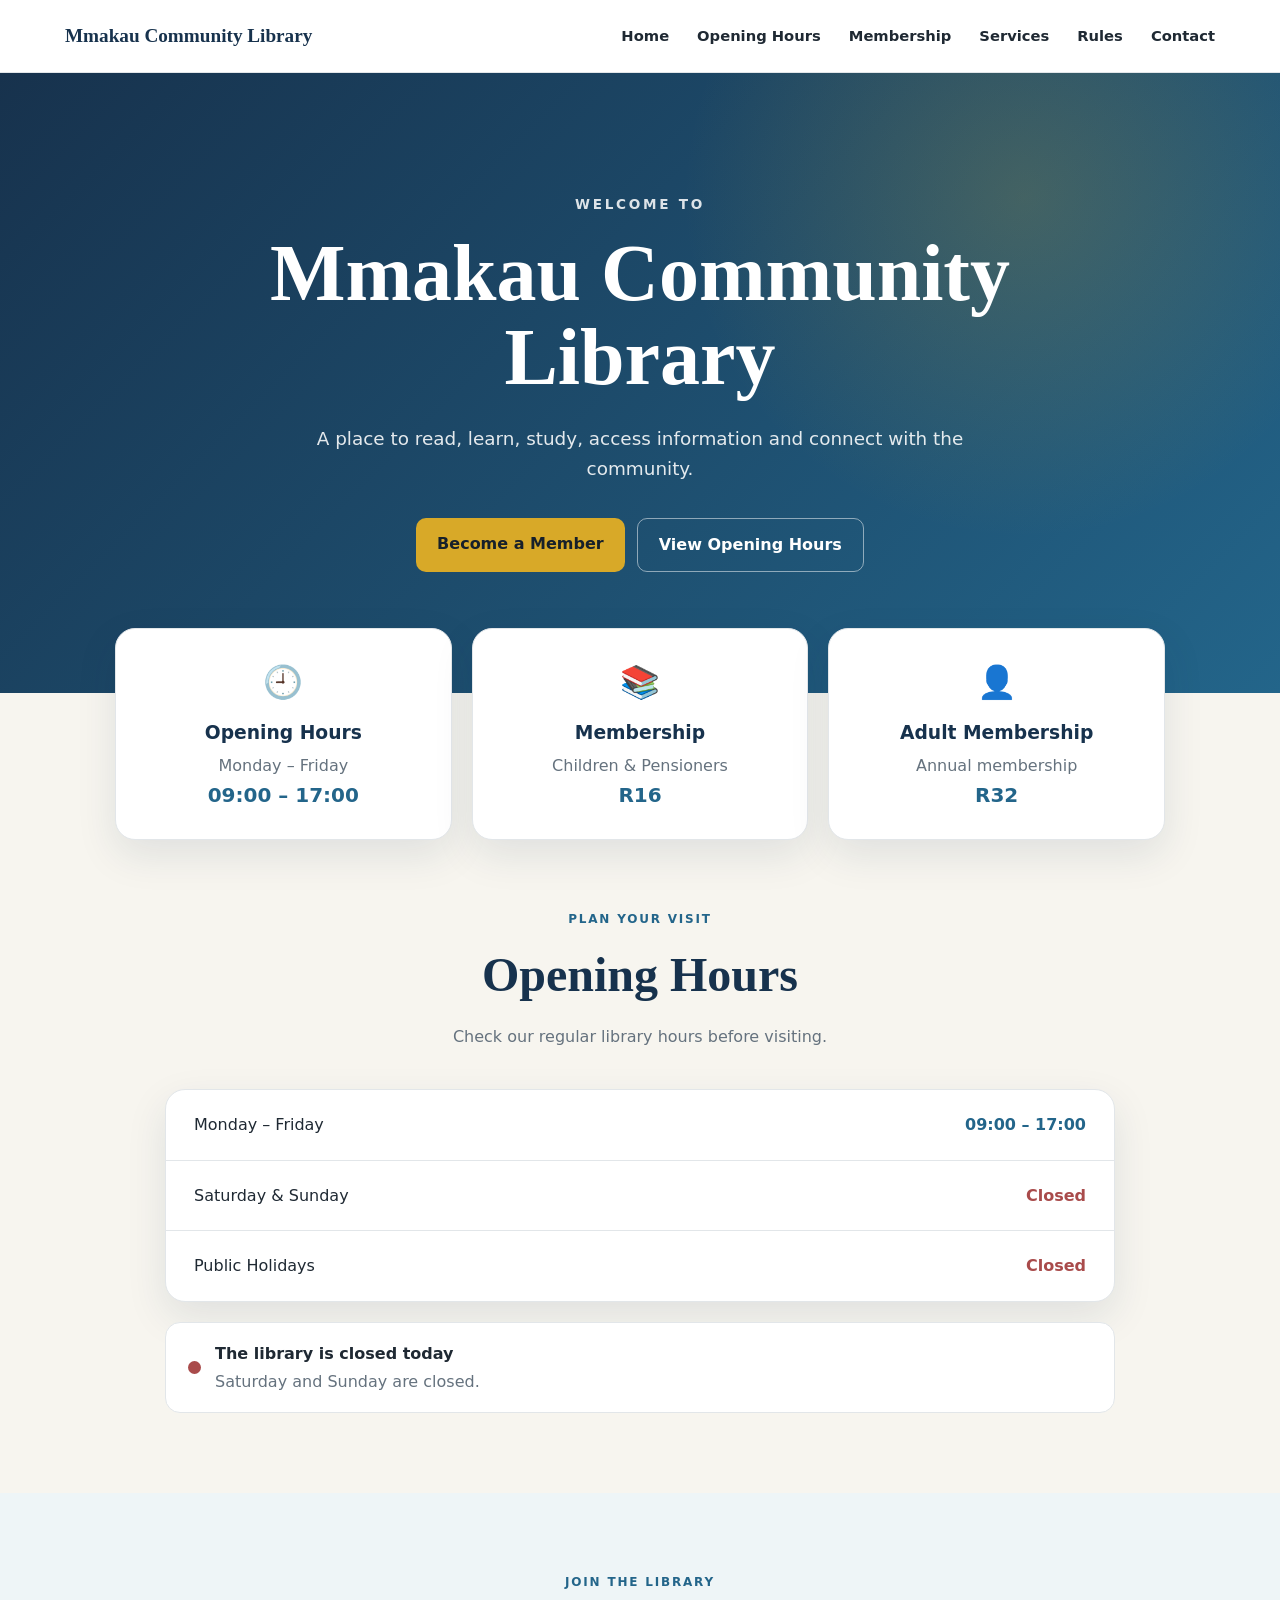
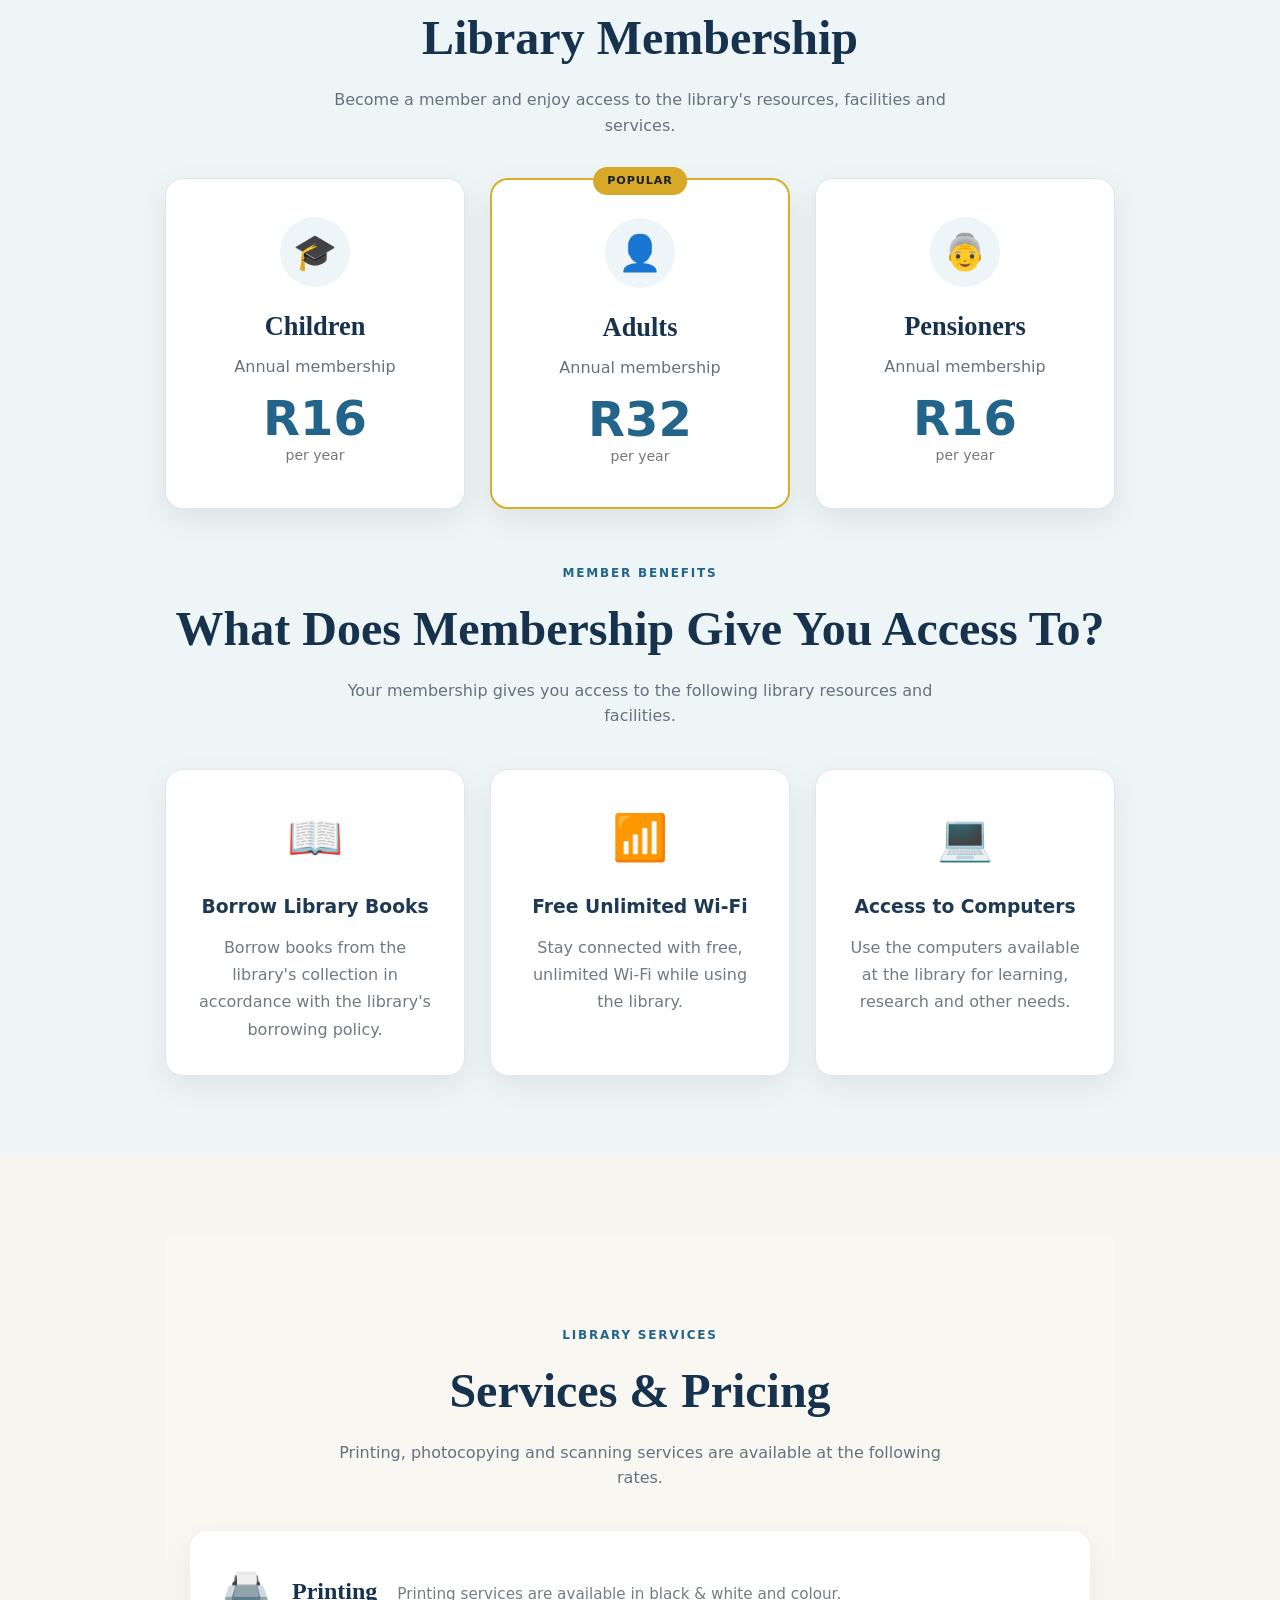
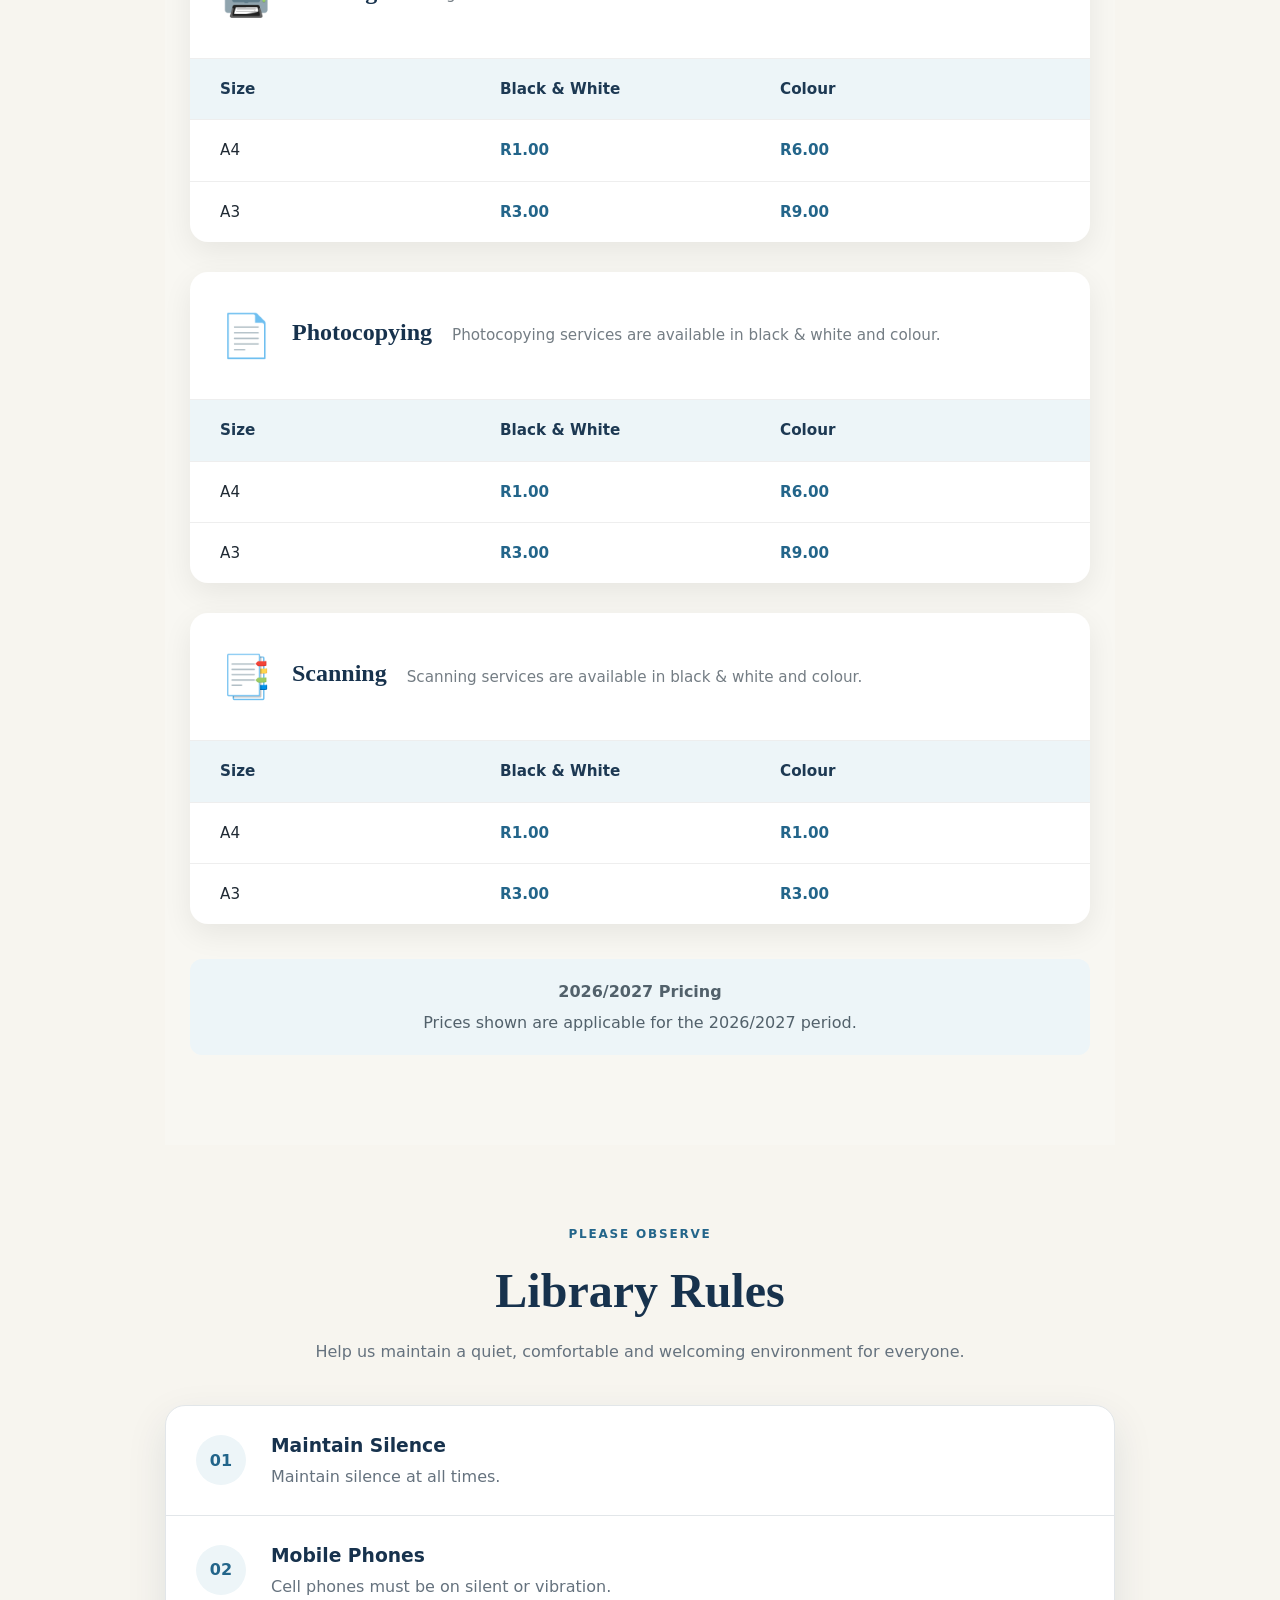
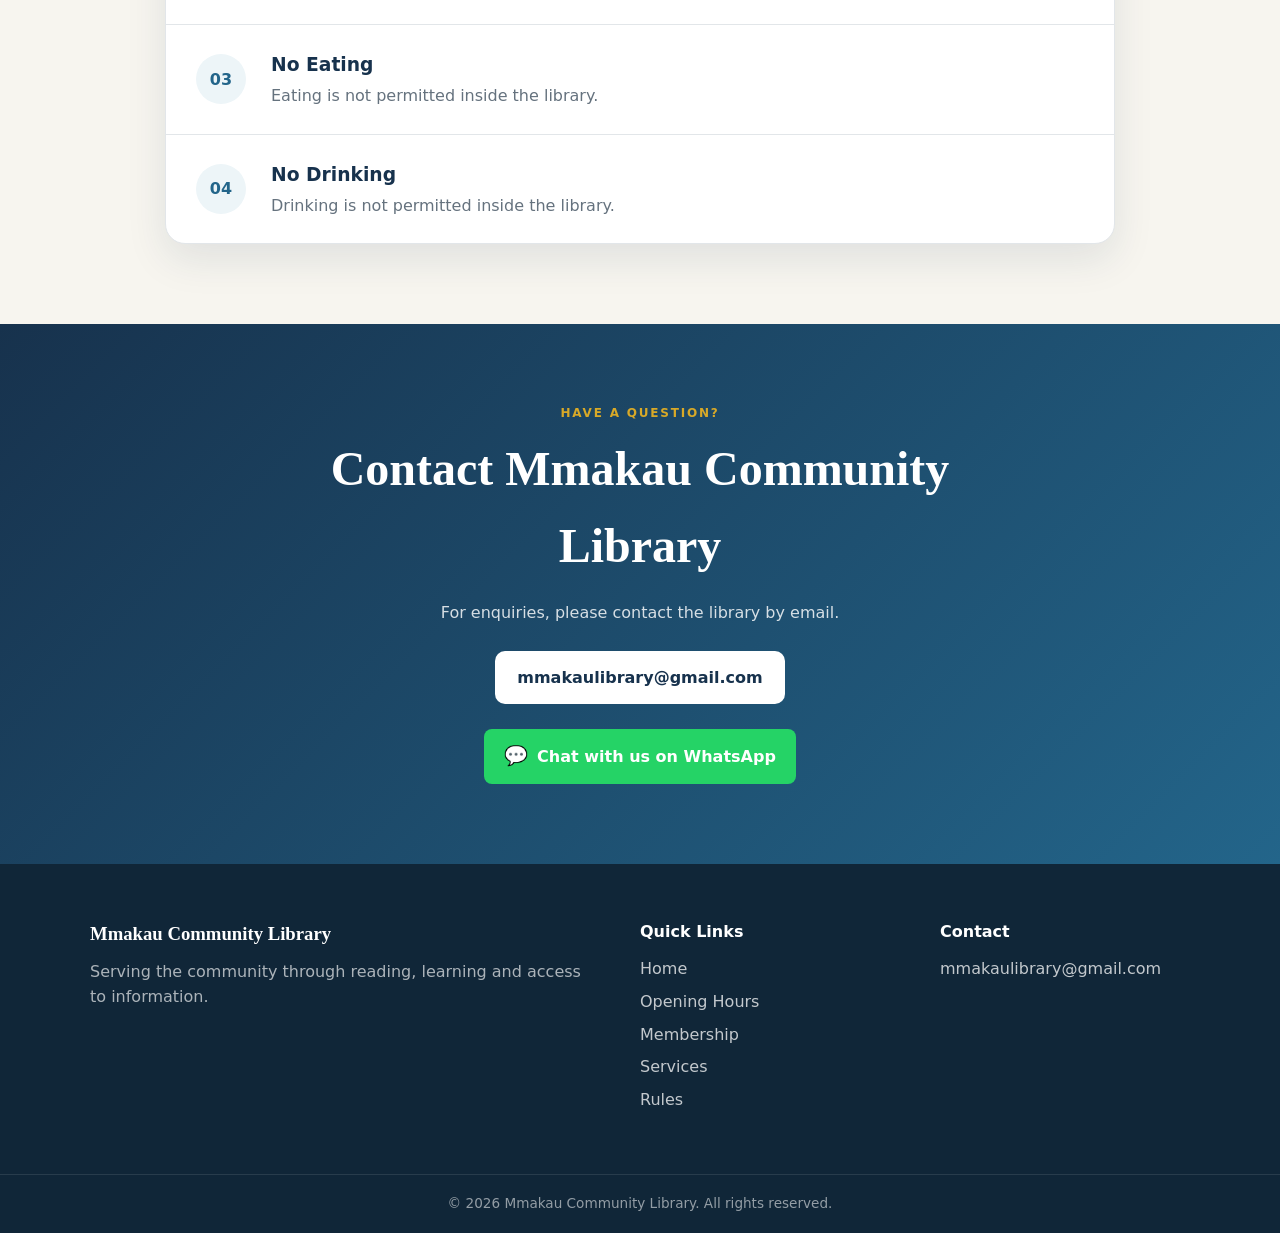
==== commit 63c85beb: "Update index.html" ====
--- a/index.html
+++ b/index.html
@@ -981,20 +981,7 @@
             <!-- WhatsApp Contact -->
             
             <div class="whatsapp-contact">
-                
-                <p class="whatsapp-label">
-                    WhatsApp:
-                </p>
-                
-                <a
-                    href="https://wa.me/27679601395"
-                    target="_blank"
-                    rel="noopener noreferrer"
-                    class="whatsapp-link"
-                    >
-                    +27 67 960 1395
-                </a>
-                
+                              
                 <a
                     href="https://wa.me/27679601395"
                     target="_blank"
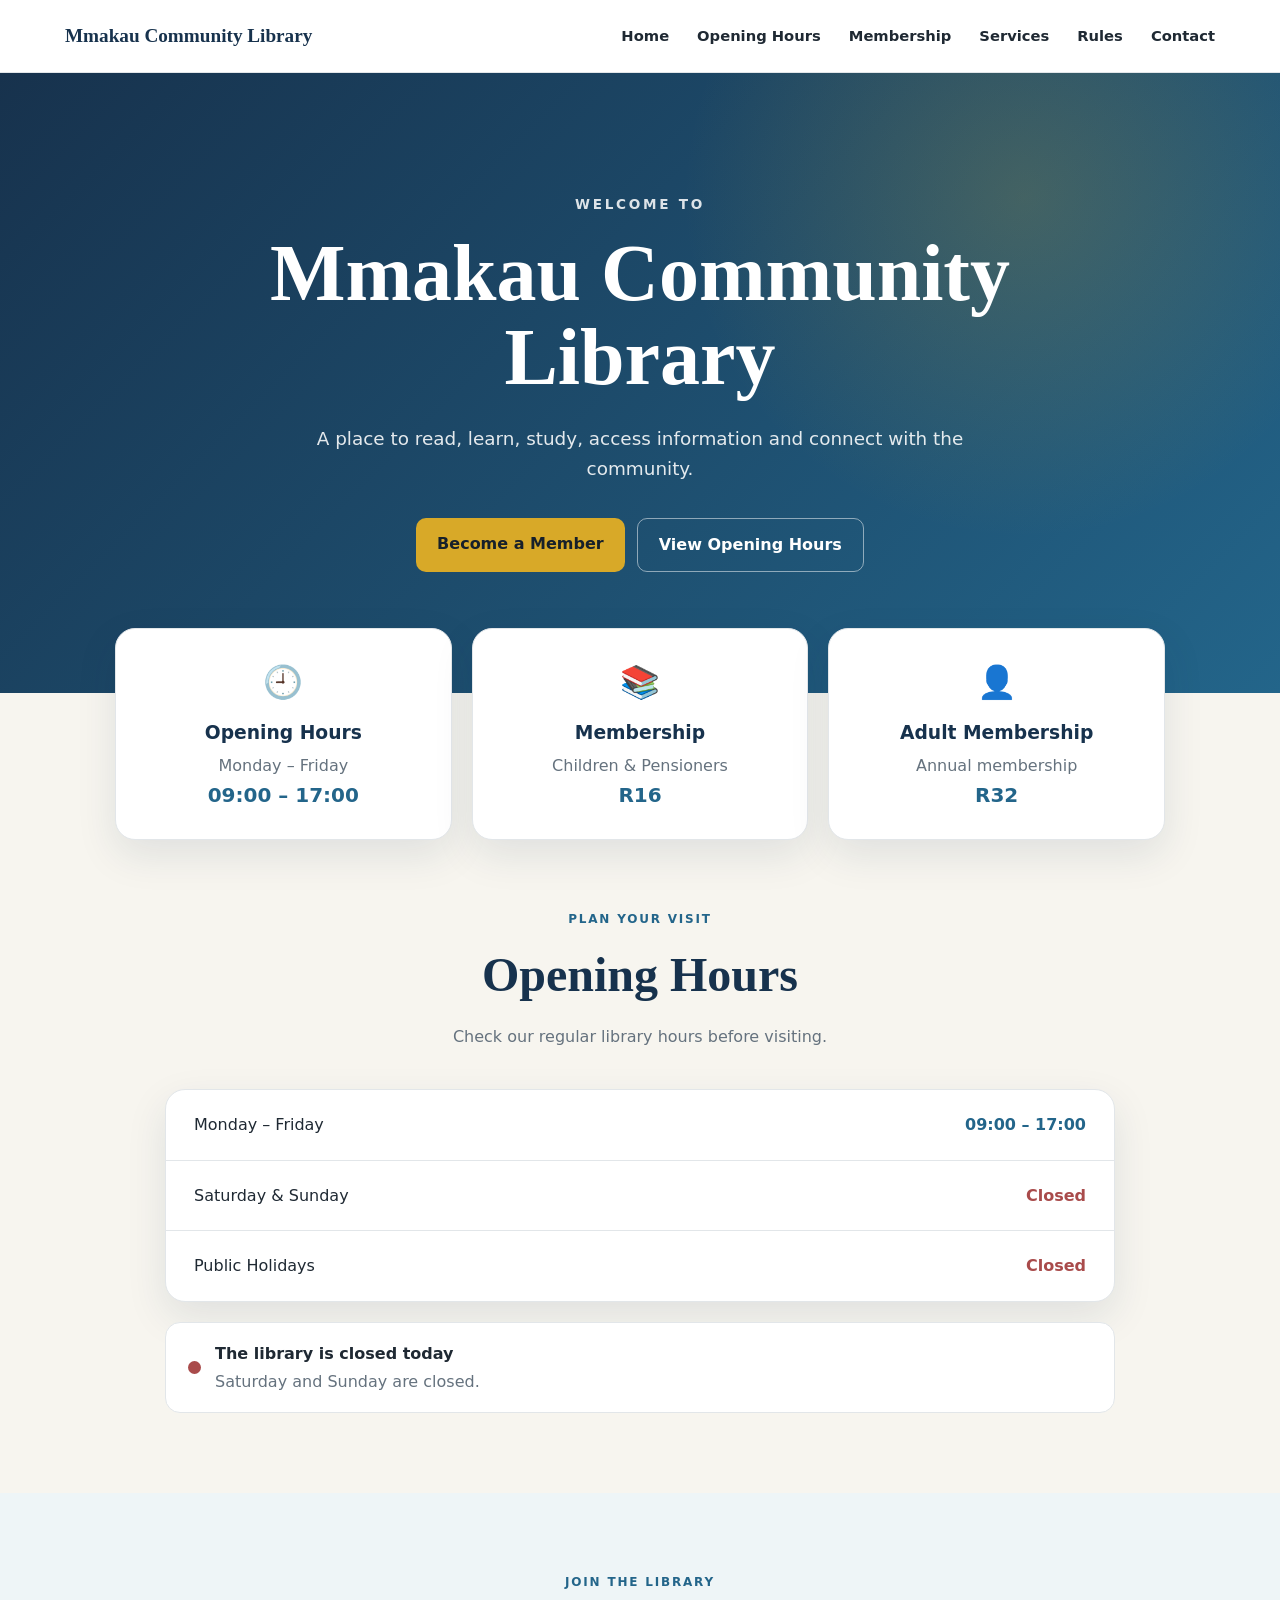
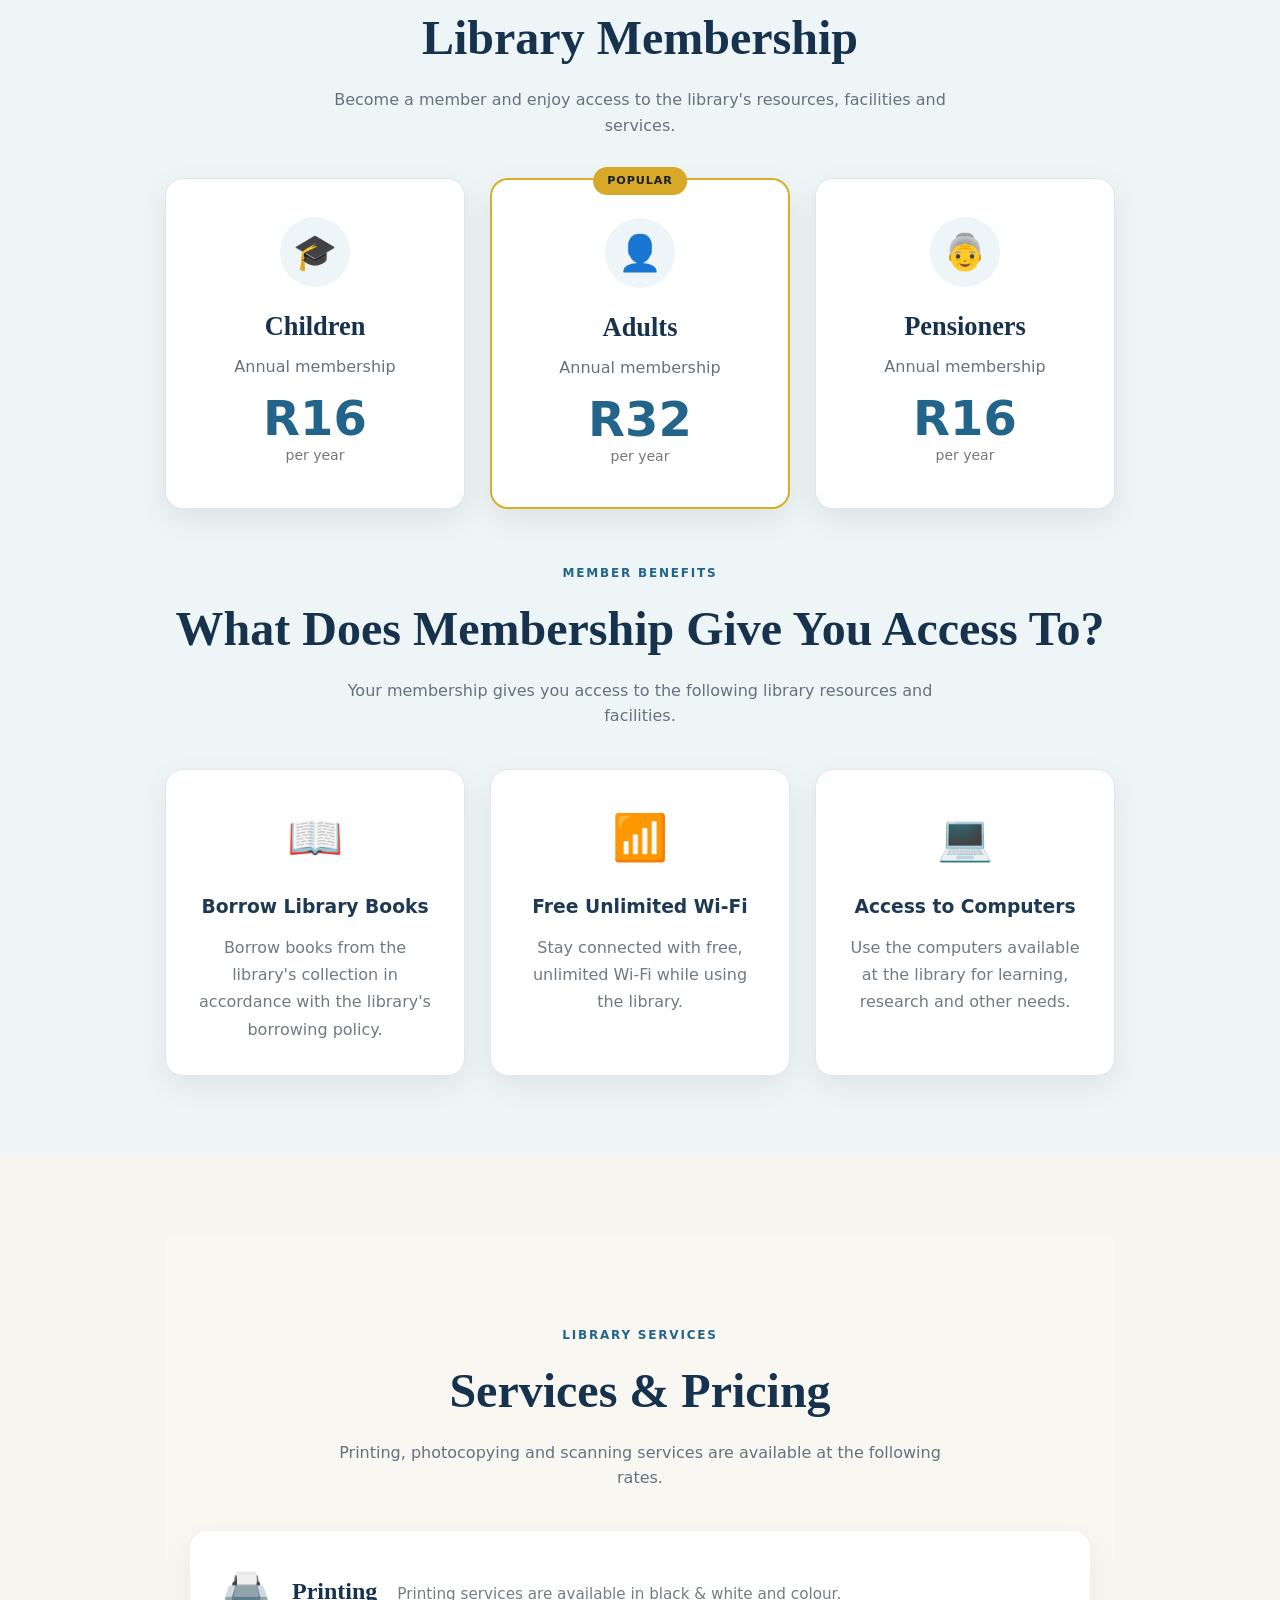
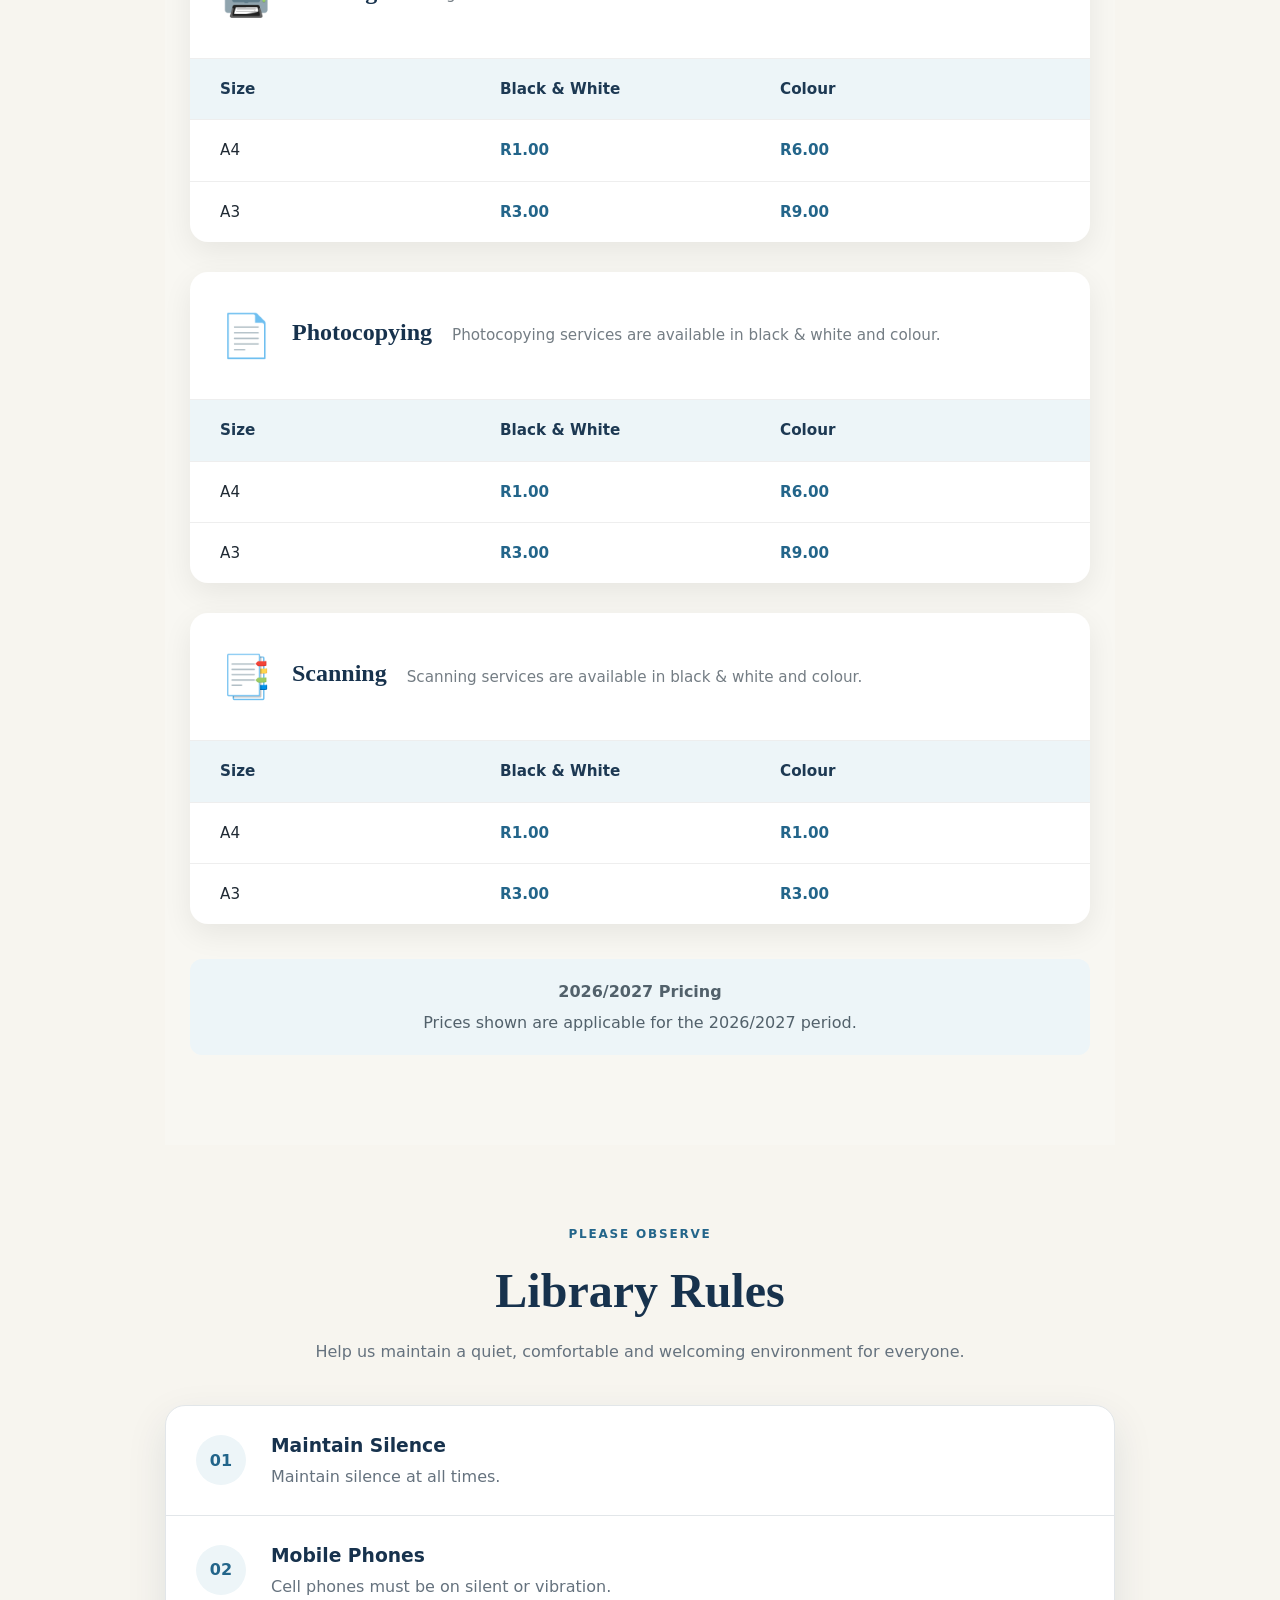
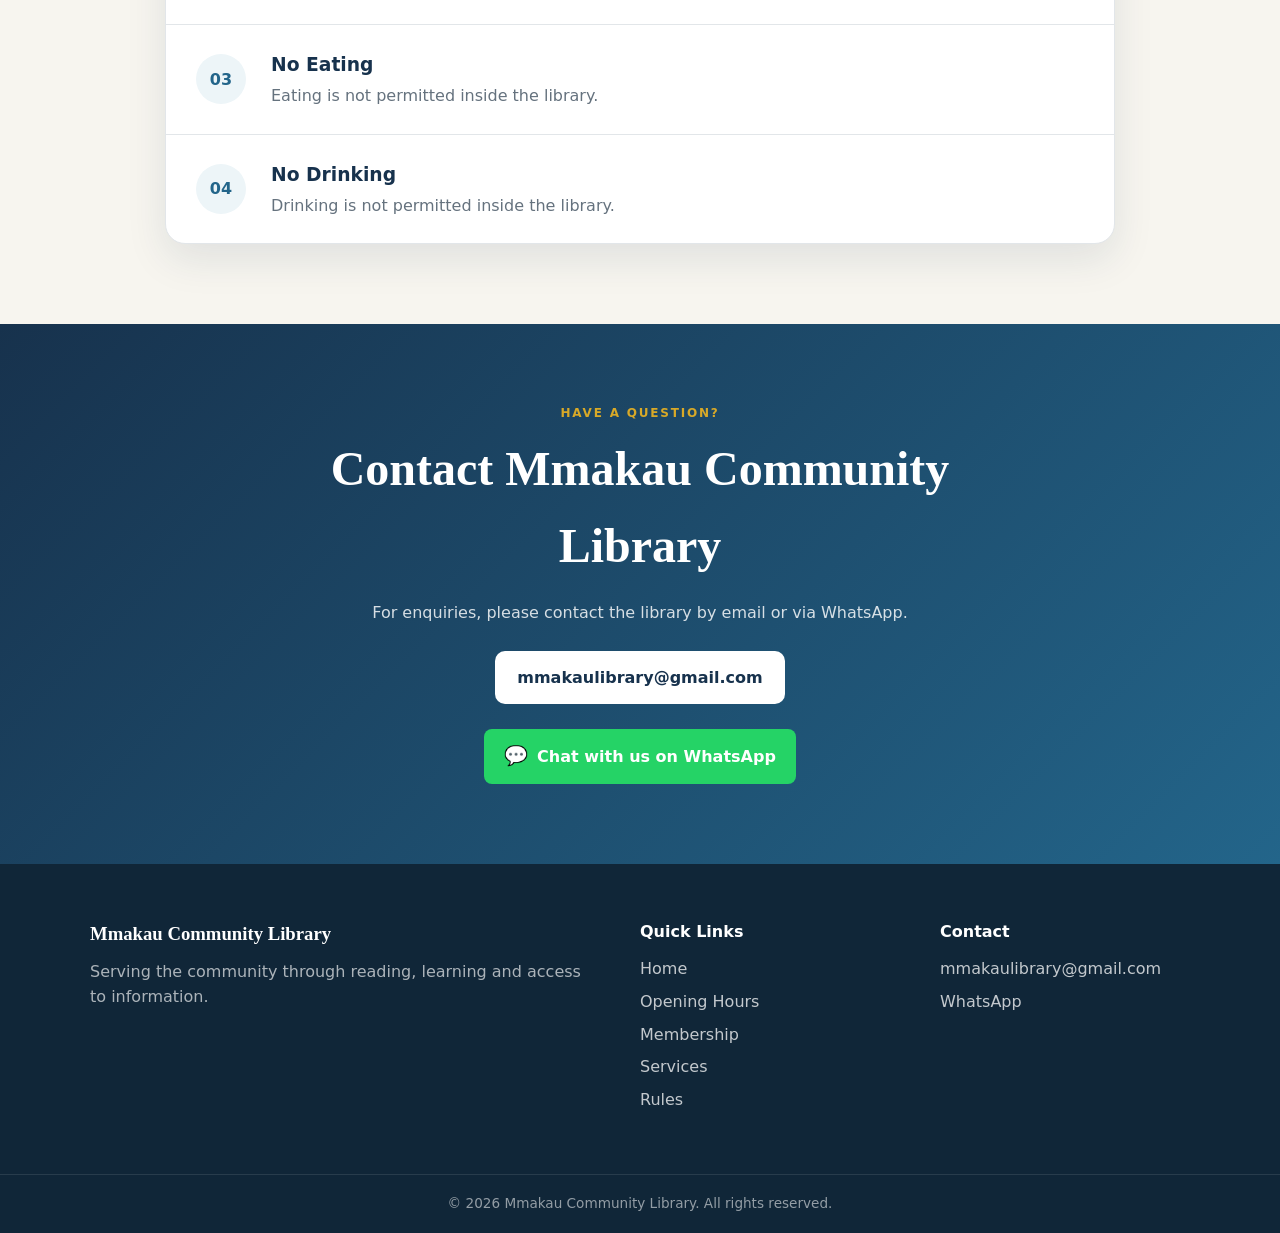
==== commit 7bb28b90: "Update index.html" ====
--- a/index.html
+++ b/index.html
@@ -964,8 +964,7 @@
                 </h2>
 
                 <p>
-                    For enquiries, please contact
-                    the library by email.
+                    For enquiries, please contact the library by email or via WhatsApp.
                 </p>
 
 
--- a/styles.css
+++ b/styles.css
@@ -1251,23 +1251,7 @@
 
 .whatsapp-contact {
     margin-top: 20px;
-}
-
-.whatsapp-label {
-    margin: 0 0 5px;
-    font-weight: 600;
-}
-
-.whatsapp-link {
-    display: inline-block;
-    color: #25D366;
-    font-weight: 600;
-    text-decoration: none;
-    margin-bottom: 15px;
-}
-
-.whatsapp-link:hover {
-    text-decoration: underline;
+    text-align: center;
 }
 
 
@@ -1312,11 +1296,13 @@
 @media (max-width: 600px) {
 
     .whatsapp-contact {
+        width: 100%;
         text-align: center;
     }
 
     .whatsapp-button {
         width: 100%;
+        max-width: 320px;
         box-sizing: border-box;
     }
 
